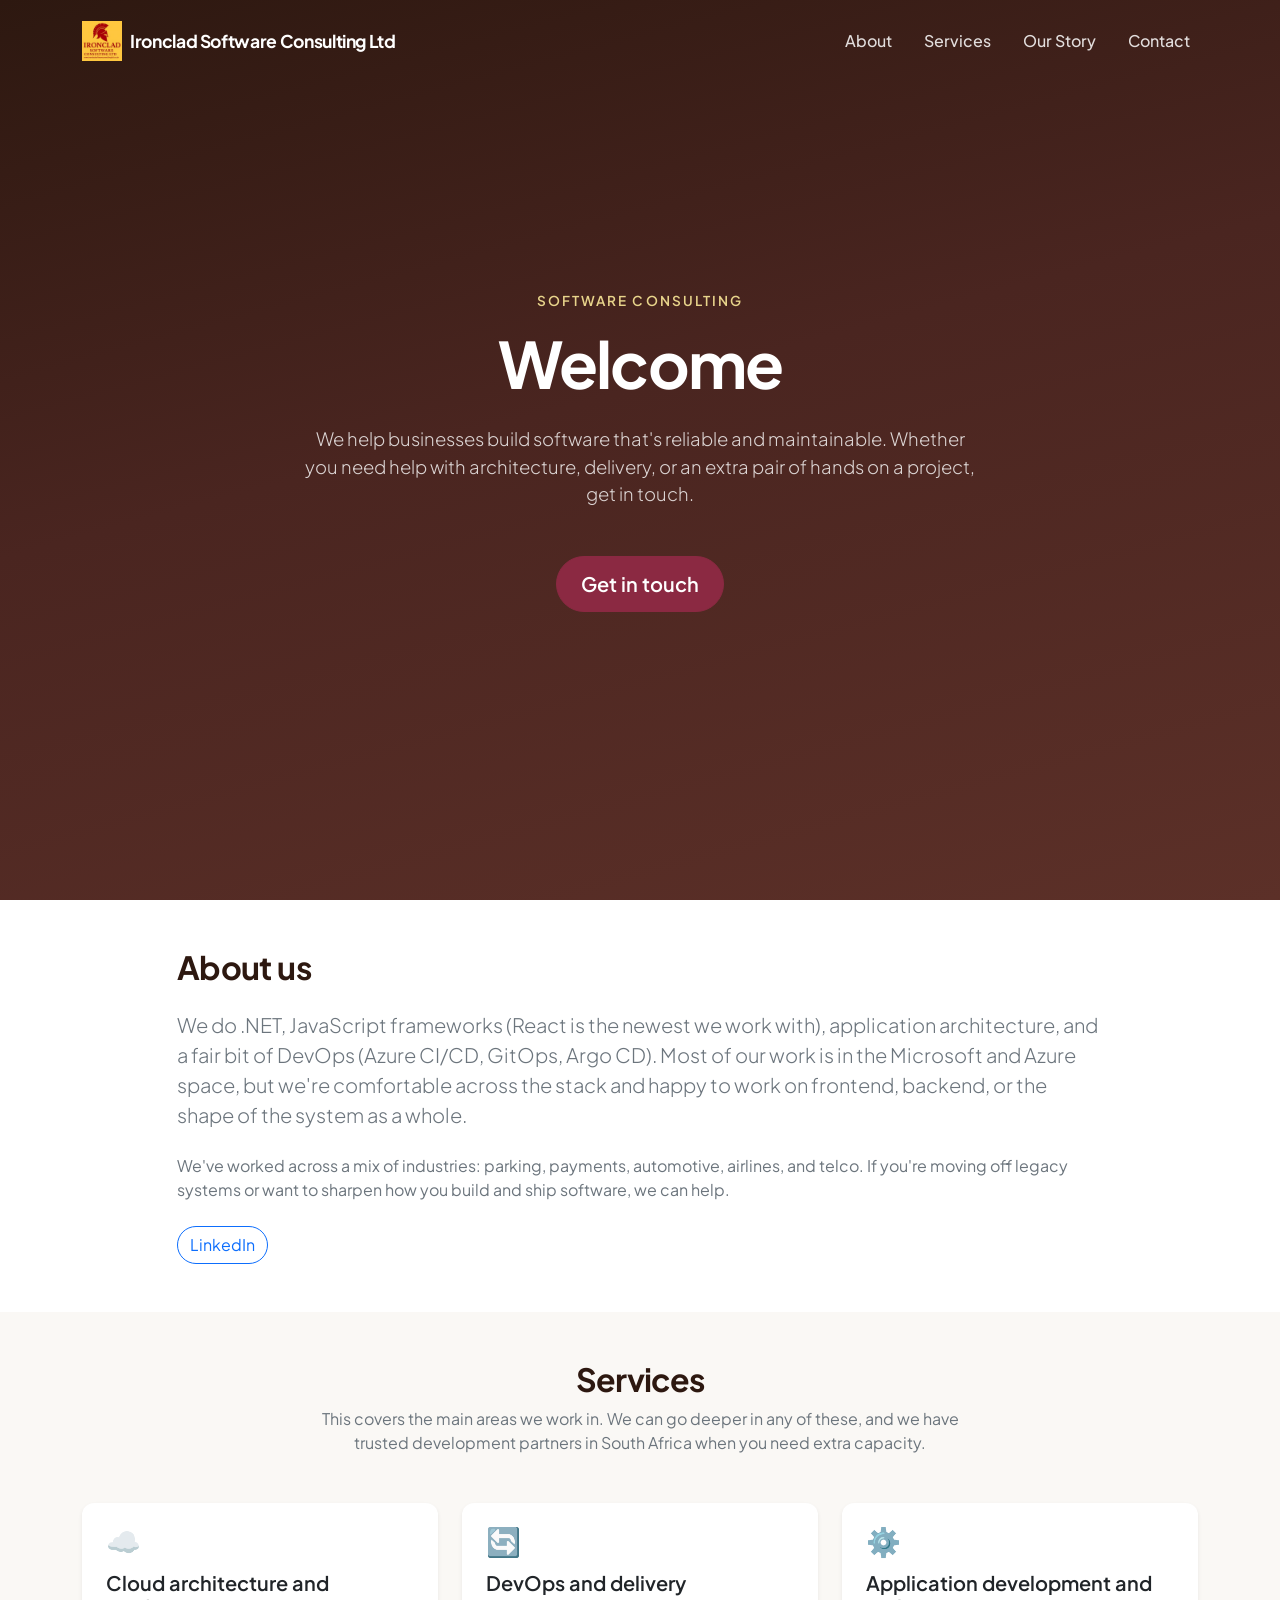
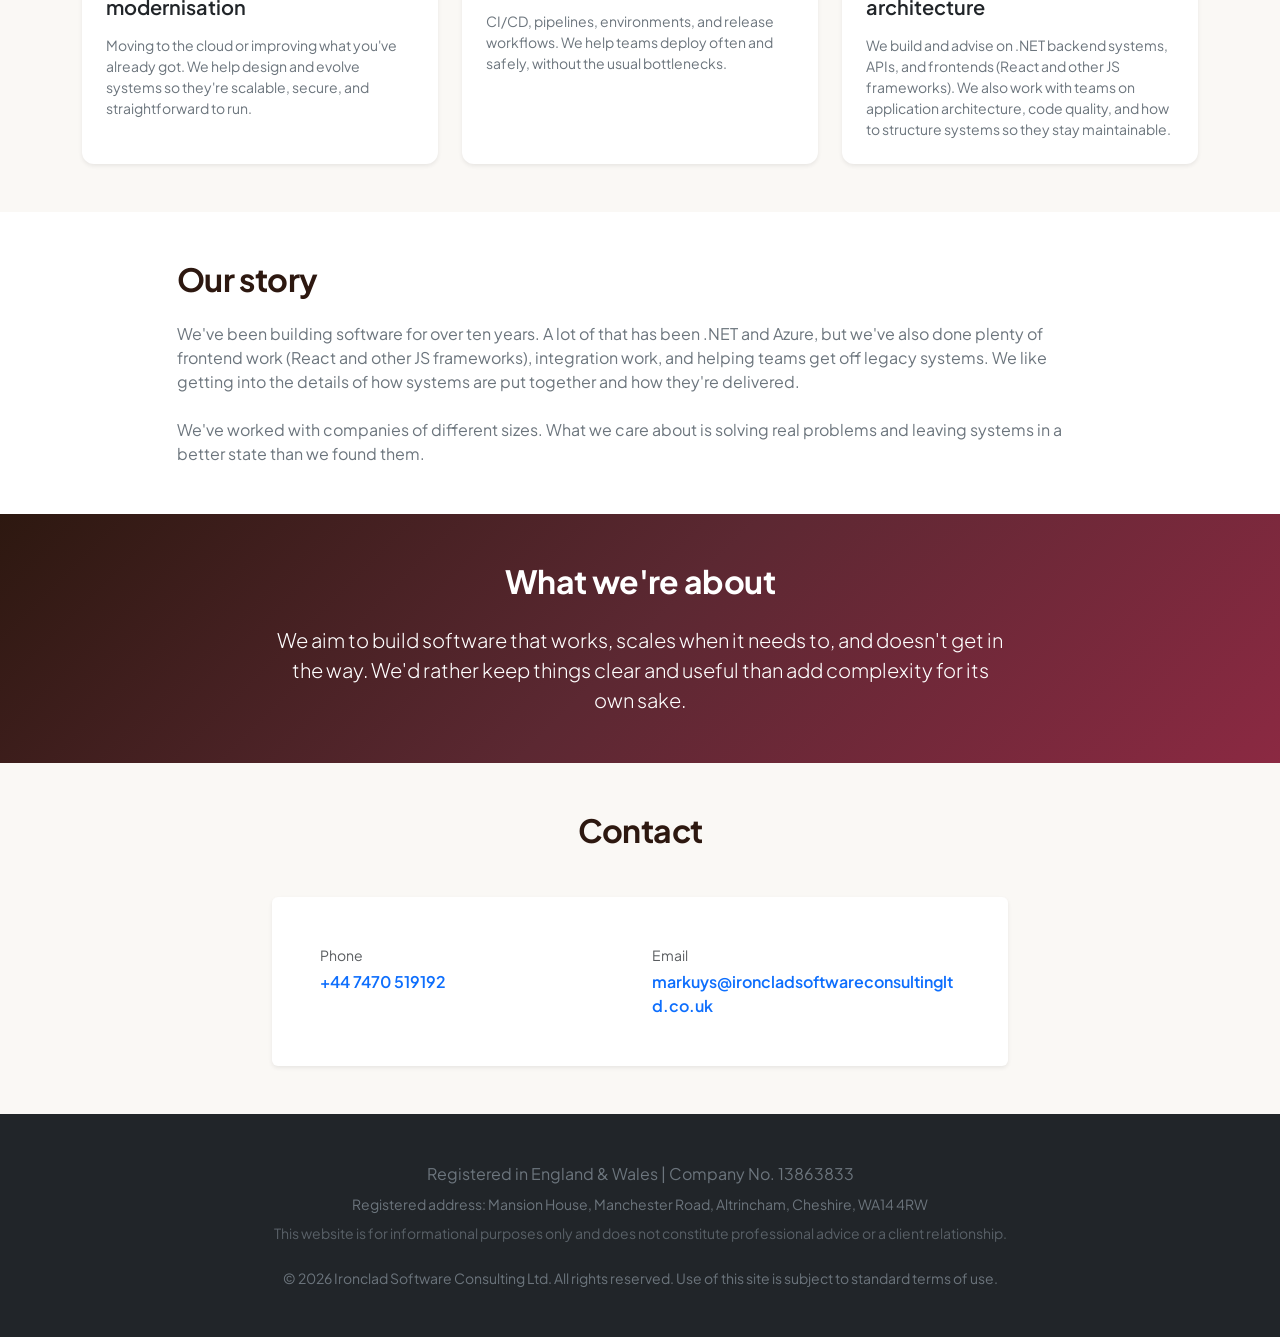
==== index.html @ 3f3afc89 "moved up" ====
<!DOCTYPE html>
<html lang="en">
<head>
  <meta charset="UTF-8">
  <meta name="viewport" content="width=device-width, initial-scale=1.0">
  <title>Ironclad Software Consulting</title>
  <meta name="description" content="Software consulting across the stack: .NET, JavaScript frameworks including React, Azure, application architecture, and DevOps. UK based.">
  <!-- Bootstrap 5 CSS -->
  <link href="https://cdn.jsdelivr.net/npm/bootstrap@5.3.3/dist/css/bootstrap.min.css" rel="stylesheet">
  <!-- Google Fonts -->
  <link rel="preconnect" href="https://fonts.googleapis.com">
  <link rel="preconnect" href="https://fonts.gstatic.com" crossorigin>
  <link href="https://fonts.googleapis.com/css2?family=Plus+Jakarta+Sans:wght@400;500;600;700&display=swap" rel="stylesheet">
  <link rel="stylesheet" href="styles.css">
</head>
<body>
  <!-- Navigation -->
  <nav class="navbar navbar-expand-lg navbar-dark fixed-top py-3">
    <div class="container">
      <a class="navbar-brand d-flex align-items-center gap-2 fw-bold" href="#">
        <img src="ironclad_software_consulting_ltd_logo.jpg" alt="Ironclad Software Consulting" class="navbar-logo img-logo" width="40" height="40">
        <span>Ironclad Software Consulting Ltd</span>
      </a>
      <button class="navbar-toggler border-0" type="button" data-bs-toggle="collapse" data-bs-target="#navbarNav" aria-controls="navbarNav" aria-expanded="false" aria-label="Toggle navigation">
        <span class="navbar-toggler-icon"></span>
      </button>
      <div class="collapse navbar-collapse justify-content-end" id="navbarNav">
        <ul class="navbar-nav gap-3">
          <li class="nav-item"><a class="nav-link" href="#about">About</a></li>
          <li class="nav-item"><a class="nav-link" href="#services">Services</a></li>
          <li class="nav-item"><a class="nav-link" href="#story">Our Story</a></li>
          <li class="nav-item"><a class="nav-link" href="#contact">Contact</a></li>
        </ul>
      </div>
    </div>
  </nav>

  <!-- Hero -->
  <section class="hero min-vh-100 d-flex align-items-center">
    <div class="container">
      <div class="row justify-content-center">
        <div class="col-lg-8 text-center">
          <p class="hero-badge mb-3">Software consulting</p>
          <h1 class="display-3 fw-bold mb-4">Welcome</h1>
          <p class="lead text-secondary mb-5 mx-auto" style="max-width: 42rem;">
            We help businesses build software that's reliable and maintainable. Whether you need help with architecture, delivery, or an extra pair of hands on a project, get in touch.
          </p>
          <a class="btn btn-primary btn-lg px-4 rounded-pill" href="#contact">Get in touch</a>
        </div>
      </div>
    </div>
  </section>

  <!-- About -->
  <section id="about" class="py-5 py-lg-6 bg-white">
    <div class="container">
      <div class="row justify-content-center">
        <div class="col-lg-10">
          <h2 class="section-title mb-4">About us</h2>
          <p class="lead text-secondary mb-4">
            We do .NET, JavaScript frameworks (React is the newest we work with), application architecture, and a fair bit of DevOps (Azure CI/CD, GitOps, Argo CD). Most of our work is in the Microsoft and Azure space, but we're comfortable across the stack and happy to work on frontend, backend, or the shape of the system as a whole.
          </p>
          <p class="text-secondary mb-4">
            We've worked across a mix of industries: parking, payments, automotive, airlines, and telco. If you're moving off legacy systems or want to sharpen how you build and ship software, we can help.
          </p>
          <a href="https://www.linkedin.com/company/ironclad-software-consulting-ltd" class="btn btn-outline-primary rounded-pill" target="_blank" rel="noopener">LinkedIn</a>
        </div>
      </div>
    </div>
  </section>

  <!-- Services -->
  <section id="services" class="py-5 py-lg-6 bg-light">
    <div class="container">
      <h2 class="section-title text-center mb-2">Services</h2>
      <p class="text-center text-secondary mb-5 mx-auto" style="max-width: 42rem;">
        This covers the main areas we work in. We can go deeper in any of these, and we have trusted development partners in South Africa when you need extra capacity.
      </p>
      <div class="row g-4">
        <div class="col-md-6 col-lg-4">
          <div class="card h-100 border-0 shadow-sm service-card">
            <div class="card-body p-4">
              <div class="service-icon mb-3">☁️</div>
              <h3 class="h5 fw-semibold mb-3">Cloud architecture and modernisation</h3>
              <p class="text-secondary mb-0 small">
                Moving to the cloud or improving what you've already got. We help design and evolve systems so they're scalable, secure, and straightforward to run.
              </p>
            </div>
          </div>
        </div>
        <div class="col-md-6 col-lg-4">
          <div class="card h-100 border-0 shadow-sm service-card">
            <div class="card-body p-4">
              <div class="service-icon mb-3">🔄</div>
              <h3 class="h5 fw-semibold mb-3">DevOps and delivery</h3>
              <p class="text-secondary mb-0 small">
                CI/CD, pipelines, environments, and release workflows. We help teams deploy often and safely, without the usual bottlenecks.
              </p>
            </div>
          </div>
        </div>
        <div class="col-md-6 col-lg-4">
          <div class="card h-100 border-0 shadow-sm service-card">
            <div class="card-body p-4">
              <div class="service-icon mb-3">⚙️</div>
              <h3 class="h5 fw-semibold mb-3">Application development and architecture</h3>
              <p class="text-secondary mb-0 small">
                We build and advise on .NET backend systems, APIs, and frontends (React and other JS frameworks). We also work with teams on application architecture, code quality, and how to structure systems so they stay maintainable.
              </p>
            </div>
          </div>
        </div>
      </div>
    </div>
  </section>

  <!-- Our Story -->
  <section id="story" class="py-5 py-lg-6 bg-white">
    <div class="container">
      <div class="row justify-content-center">
        <div class="col-lg-10">
          <h2 class="section-title mb-4">Our story</h2>
          <p class="text-secondary mb-4">
            We've been building software for over ten years. A lot of that has been .NET and Azure, but we've also done plenty of frontend work (React and other JS frameworks), integration work, and helping teams get off legacy systems. We like getting into the details of how systems are put together and how they're delivered.
          </p>
          <p class="text-secondary mb-0">
            We've worked with companies of different sizes. What we care about is solving real problems and leaving systems in a better state than we found them.
          </p>
        </div>
      </div>
    </div>
  </section>

  <!-- Mission -->
  <section class="py-5 py-lg-6 mission-banner">
    <div class="container">
      <div class="row justify-content-center">
        <div class="col-lg-8 text-center">
          <h2 class="section-title text-white mb-4">What we're about</h2>
          <p class="lead text-white mb-0 opacity-90">
            We aim to build software that works, scales when it needs to, and doesn't get in the way. We'd rather keep things clear and useful than add complexity for its own sake.
          </p>
        </div>
      </div>
    </div>
  </section>

  <!-- Contact -->
  <section id="contact" class="py-5 py-lg-6 bg-light">
    <div class="container">
      <h2 class="section-title text-center mb-5">Contact</h2>
      <div class="row justify-content-center">
        <div class="col-lg-8">
          <div class="card border-0 shadow-sm">
            <div class="card-body p-4 p-lg-5">
              <div class="row g-4">
                <div class="col-md-6">
                  <p class="text-muted small mb-1">Phone</p>
                  <a href="tel:+447470519192" class="text-decoration-none fw-semibold">+44 7470 519192</a>
                </div>
                <div class="col-md-6">
                  <p class="text-muted small mb-1">Email</p>
                  <a href="mailto:markuys@ironcladsoftwareconsultingltd.co.uk" class="text-decoration-none fw-semibold">markuys@ironcladsoftwareconsultingltd.co.uk</a>
                </div>
              </div>
            </div>
          </div>
        </div>
      </div>
    </div>
  </section>

  <!-- Footer -->
  <footer class="py-5 bg-dark text-secondary">
    <div class="container">
      <div class="row justify-content-center text-center">
        <div class="col-lg-8">
          <p class="mb-2">Registered in England & Wales | Company No. 13863833</p>
          <p class="mb-2 small">
            Registered address: Mansion House, Manchester Road, Altrincham, Cheshire, WA14 4RW
          </p>
          <p class="small mb-4 opacity-75">
            This website is for informational purposes only and does not constitute professional advice or a client relationship.
          </p>
          <p class="small mb-0">© 2026 Ironclad Software Consulting Ltd. All rights reserved. Use of this site is subject to standard terms of use.</p>
        </div>
      </div>
    </div>
  </footer>

  <script src="https://cdn.jsdelivr.net/npm/bootstrap@5.3.3/dist/js/bootstrap.bundle.min.js"></script>
  <script>
    // Smooth scroll for anchor links
    document.querySelectorAll('a[href^="#"]').forEach(anchor => {
      anchor.addEventListener('click', function (e) {
        e.preventDefault();
        const target = document.querySelector(this.getAttribute('href'));
        if (target) target.scrollIntoView({ behavior: 'smooth', block: 'start' });
      });
    });
    // Navbar background on scroll
    const nav = document.querySelector('.navbar');
    function updateNav() {
      nav.classList.toggle('navbar-scrolled', window.scrollY > 50);
    }
    window.addEventListener('scroll', updateNav);
    updateNav();
  </script>
</body>
</html>
---- styles.css ----
/* Ironclad Software Consulting - Colours aligned with logo (maroon + gold) */
:root {
  --ironclad-primary: #2d1810;
  --ironclad-accent: #8B2942;
  --ironclad-accent-hover: #6B2033;
  --ironclad-gold: #C9A227;
  --ironclad-gold-muted: #E8D48B;
  --ironclad-muted: #5c4a42;
  --ironclad-bg: #faf8f5;
  /* Bootstrap primary = maroon to match logo */
  --bs-primary: #8B2942;
  --bs-primary-rgb: 139, 41, 66;
}

* {
  scroll-margin-top: 76px;
}

body {
  font-family: 'Plus Jakarta Sans', -apple-system, BlinkMacSystemFont, sans-serif;
  color: var(--ironclad-primary);
  overflow-x: hidden;
}

/* Navbar */
.navbar {
  background: transparent;
  transition: background-color 0.25s ease, box-shadow 0.25s ease;
}

.navbar.navbar-scrolled {
  background: rgba(45, 24, 16, 0.96);
  backdrop-filter: blur(10px);
  box-shadow: 0 1px 0 rgba(255, 255, 255, 0.06);
}

.navbar-brand {
  font-size: 1.1rem;
  letter-spacing: -0.02em;
}

/* Logo image (your company logo from LinkedIn) */
.img-logo {
  display: block;
  object-fit: contain;
  flex-shrink: 0;
}

.navbar-logo.img-logo {
  width: 40px;
  height: 40px;
}

/* Hero/footer logos removed – logo only in header */

.navbar-dark .navbar-nav .nav-link {
  color: rgba(255, 255, 255, 0.85);
  font-weight: 500;
  transition: color 0.2s;
}

.navbar-dark .navbar-nav .nav-link:hover {
  color: #fff;
}

/* Hero – warm dark to complement logo */
.hero {
  background: linear-gradient(165deg, #2d1810 0%, #4a2520 45%, #5c3028 100%);
  color: #fff;
  position: relative;
}

.hero-badge {
  display: inline-block;
  font-size: 0.85rem;
  font-weight: 600;
  color: var(--ironclad-gold-muted);
  text-transform: uppercase;
  letter-spacing: 0.15em;
}

.hero h1 {
  letter-spacing: -0.03em;
  line-height: 1.15;
}

.hero .lead {
  color: rgba(255, 255, 255, 0.8) !important;
  font-size: 1.15rem;
}

.hero .btn-primary {
  background: var(--ironclad-accent);
  border-color: var(--ironclad-accent);
  font-weight: 600;
  padding: 0.75rem 1.5rem;
}

.hero .btn-primary:hover {
  background: var(--ironclad-accent-hover);
  border-color: var(--ironclad-accent-hover);
  transform: translateY(-1px);
  box-shadow: 0 4px 14px rgba(139, 41, 66, 0.45);
}

/* Section titles */
.section-title {
  font-weight: 700;
  letter-spacing: -0.02em;
  color: var(--ironclad-primary);
}

/* Service cards */
.service-card {
  border-radius: 12px;
  transition: transform 0.2s ease, box-shadow 0.2s ease;
}

.service-card:hover {
  transform: translateY(-4px);
  box-shadow: 0 12px 40px rgba(15, 23, 42, 0.08) !important;
}

.service-icon {
  font-size: 1.75rem;
  line-height: 1;
}

/* Mission banner – maroon to match logo */
.mission-banner {
  background: linear-gradient(135deg, #2d1810 0%, #5c2832 50%, #8B2942 100%);
  color: #fff;
}

.mission-banner .section-title {
  color: #fff;
}

/* Footer */
footer a {
  color: inherit;
}

footer a:hover {
  color: var(--ironclad-gold-muted);
}

/* Utilities */
.bg-light {
  background-color: var(--ironclad-bg) !important;
}

@media (max-width: 991.98px) {
  .hero h1 {
    font-size: 2.25rem;
  }
}
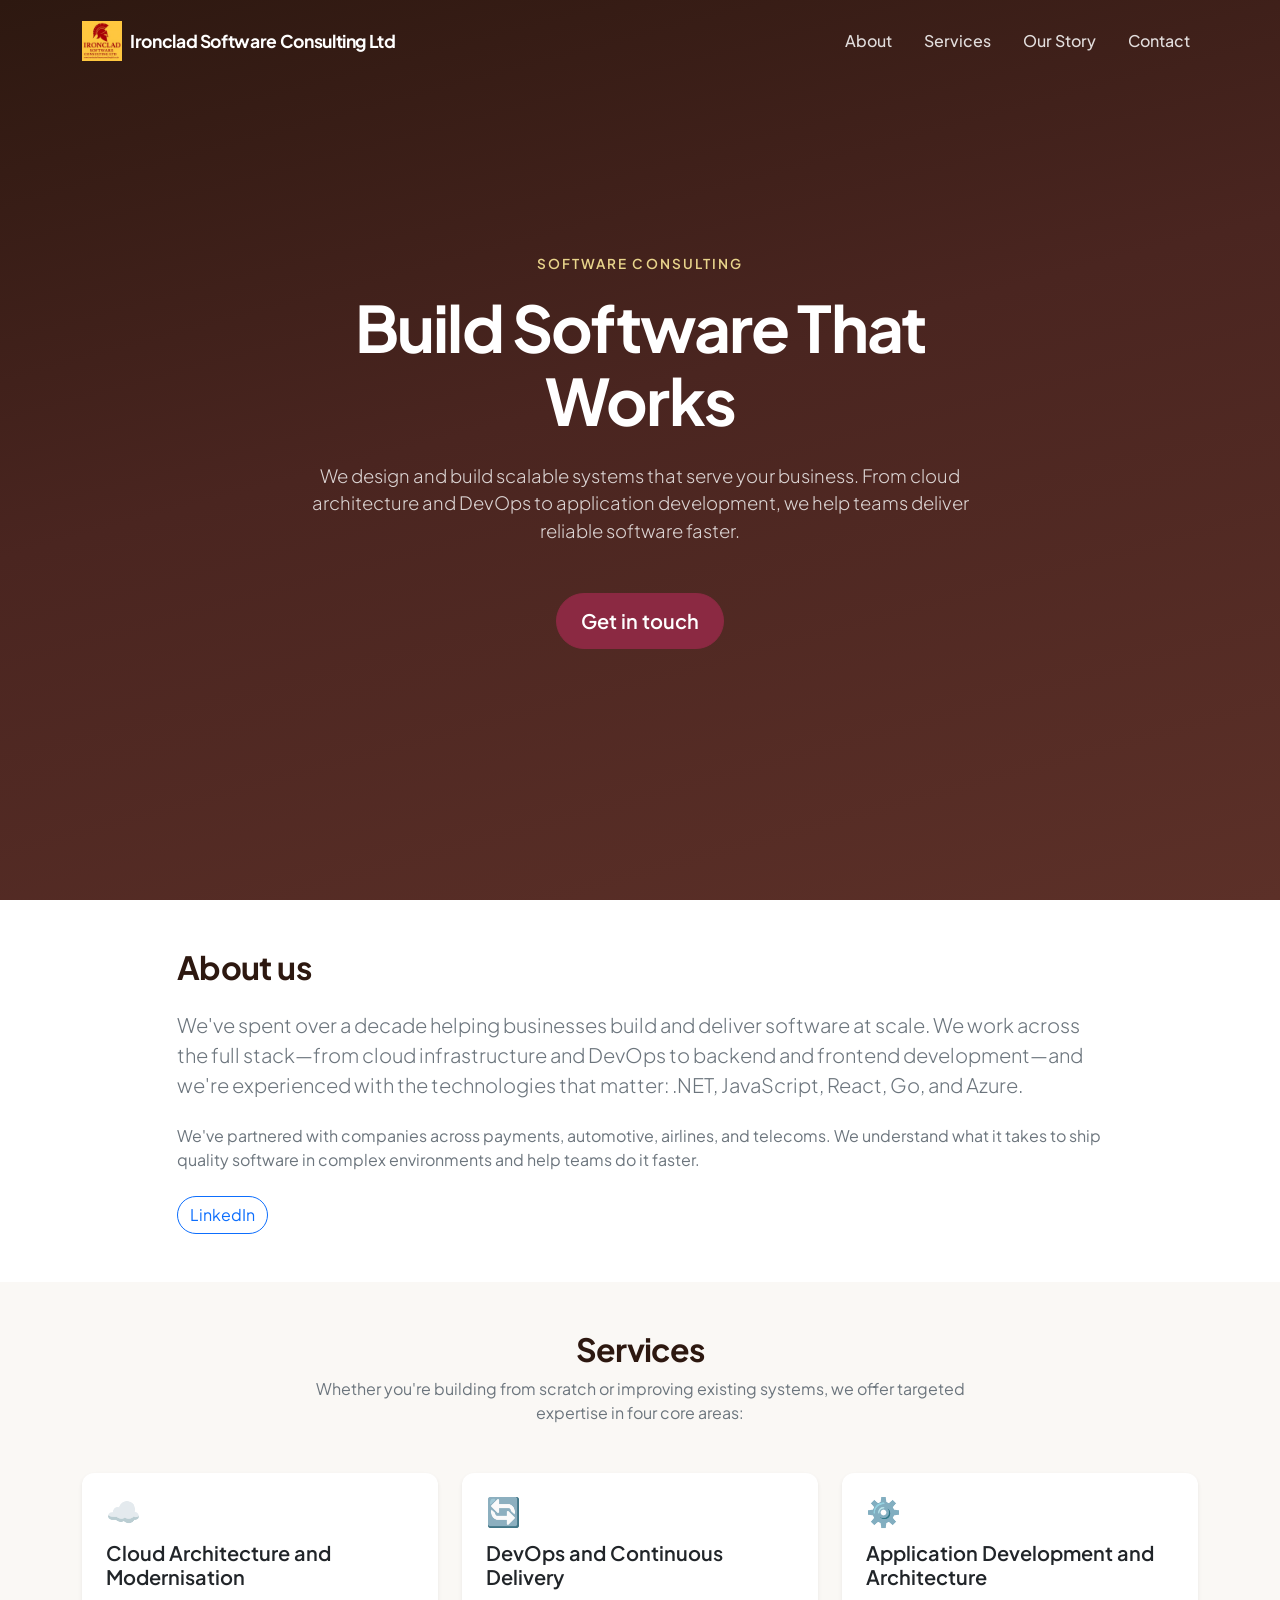
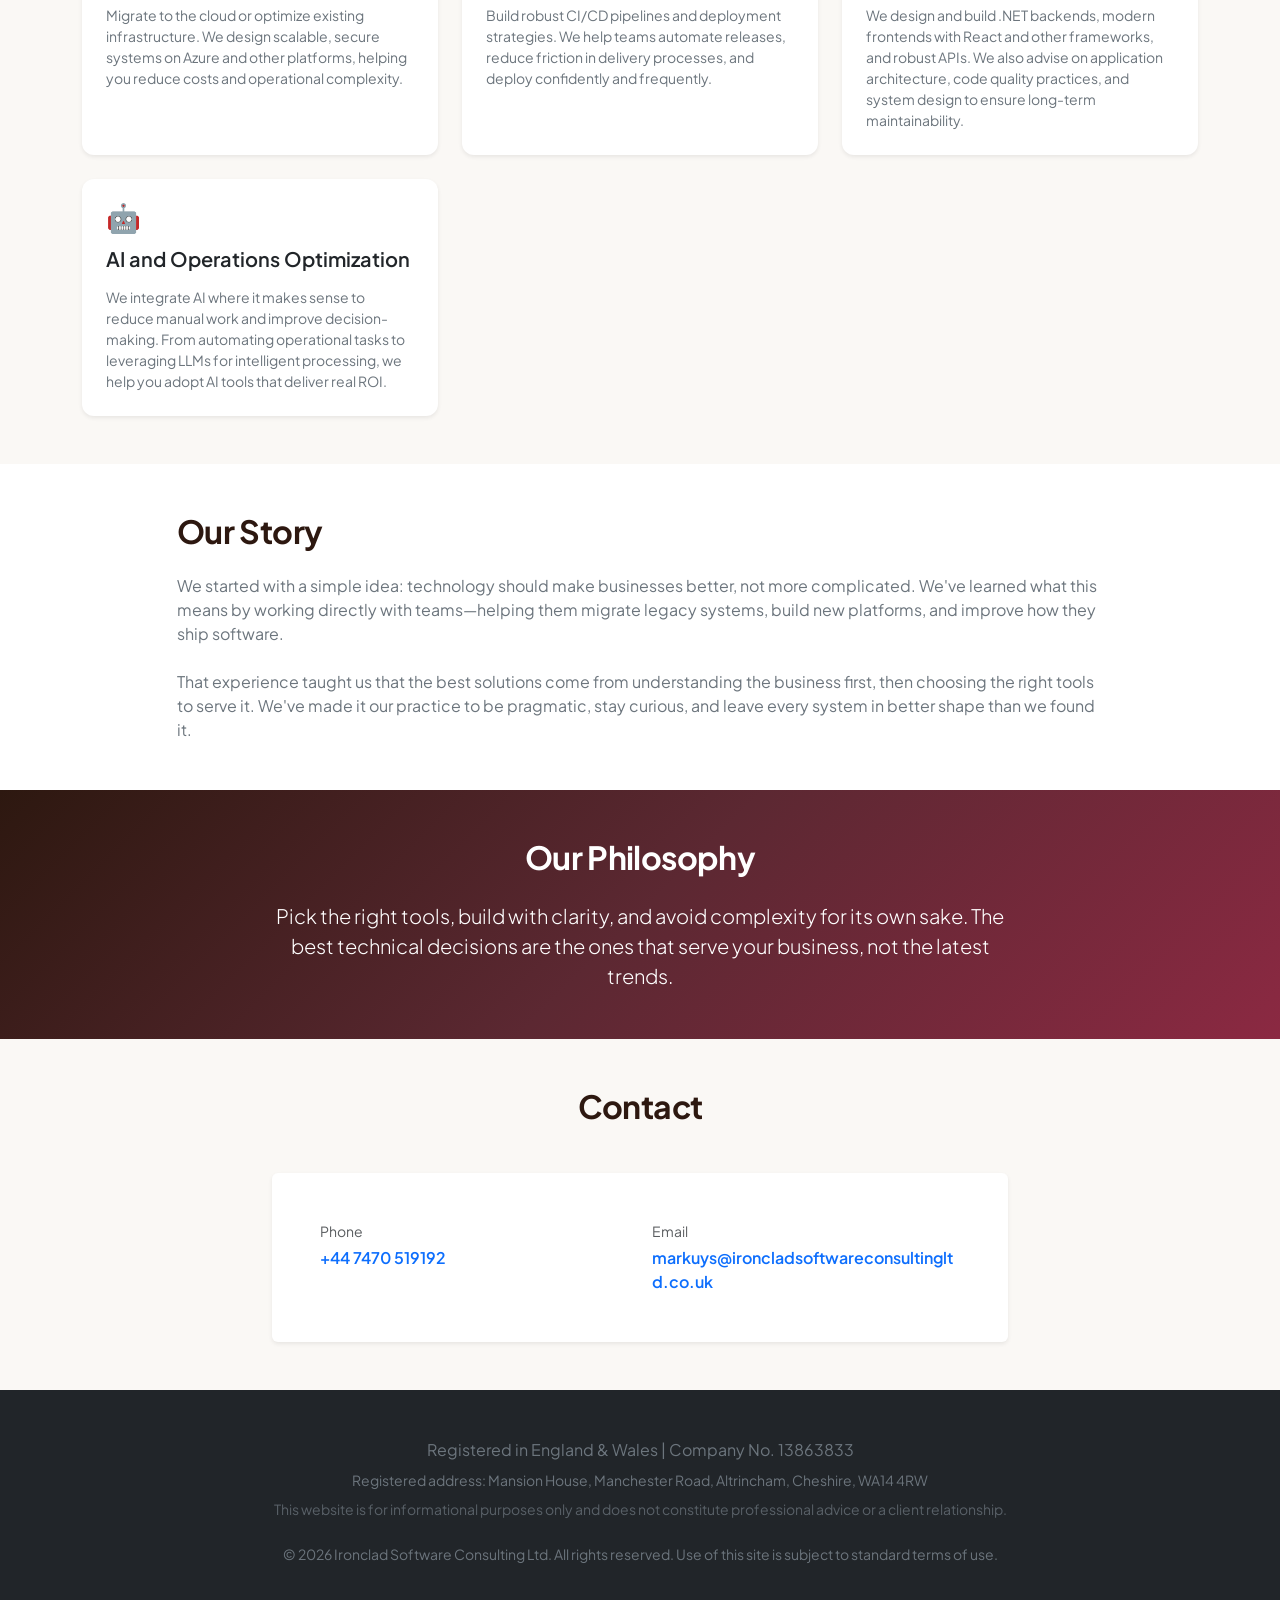
==== commit ca2bc30a: "updated content" ====
--- a/index.html
+++ b/index.html
@@ -4,7 +4,7 @@
   <meta charset="UTF-8">
   <meta name="viewport" content="width=device-width, initial-scale=1.0">
   <title>Ironclad Software Consulting</title>
-  <meta name="description" content="Software consulting across the stack: .NET, JavaScript frameworks including React, Azure, application architecture, and DevOps. UK based.">
+  <meta name="description" content="Software consulting across the stack: .NET, JavaScript, Go, React, Azure, DevOps, cloud architecture, and AI integration. UK based.">
   <!-- Bootstrap 5 CSS -->
   <link href="https://cdn.jsdelivr.net/npm/bootstrap@5.3.3/dist/css/bootstrap.min.css" rel="stylesheet">
   <!-- Google Fonts -->
@@ -41,9 +41,9 @@
       <div class="row justify-content-center">
         <div class="col-lg-8 text-center">
           <p class="hero-badge mb-3">Software consulting</p>
-          <h1 class="display-3 fw-bold mb-4">Welcome</h1>
+          <h1 class="display-3 fw-bold mb-4">Build Software That Works</h1>
           <p class="lead text-secondary mb-5 mx-auto" style="max-width: 42rem;">
-            We help businesses build software that's reliable and maintainable. Whether you need help with architecture, delivery, or an extra pair of hands on a project, get in touch.
+            We design and build scalable systems that serve your business. From cloud architecture and DevOps to application development, we help teams deliver reliable software faster.
           </p>
           <a class="btn btn-primary btn-lg px-4 rounded-pill" href="#contact">Get in touch</a>
         </div>
@@ -58,10 +58,10 @@
         <div class="col-lg-10">
           <h2 class="section-title mb-4">About us</h2>
           <p class="lead text-secondary mb-4">
-            We do .NET, JavaScript frameworks (React is the newest we work with), application architecture, and a fair bit of DevOps (Azure CI/CD, GitOps, Argo CD). Most of our work is in the Microsoft and Azure space, but we're comfortable across the stack and happy to work on frontend, backend, or the shape of the system as a whole.
+            We've spent over a decade helping businesses build and deliver software at scale. We work across the full stack—from cloud infrastructure and DevOps to backend and frontend development—and we're experienced with the technologies that matter: .NET, JavaScript, React, Go, and Azure.
           </p>
           <p class="text-secondary mb-4">
-            We've worked across a mix of industries: parking, payments, automotive, airlines, and telco. If you're moving off legacy systems or want to sharpen how you build and ship software, we can help.
+            We've partnered with companies across payments, automotive, airlines, and telecoms. We understand what it takes to ship quality software in complex environments and help teams do it faster.
           </p>
           <a href="https://www.linkedin.com/company/ironclad-software-consulting-ltd" class="btn btn-outline-primary rounded-pill" target="_blank" rel="noopener">LinkedIn</a>
         </div>
@@ -74,16 +74,16 @@
     <div class="container">
       <h2 class="section-title text-center mb-2">Services</h2>
       <p class="text-center text-secondary mb-5 mx-auto" style="max-width: 42rem;">
-        This covers the main areas we work in. We can go deeper in any of these, and we have trusted development partners in South Africa when you need extra capacity.
+        Whether you're building from scratch or improving existing systems, we offer targeted expertise in four core areas:
       </p>
       <div class="row g-4">
         <div class="col-md-6 col-lg-4">
           <div class="card h-100 border-0 shadow-sm service-card">
             <div class="card-body p-4">
               <div class="service-icon mb-3">☁️</div>
-              <h3 class="h5 fw-semibold mb-3">Cloud architecture and modernisation</h3>
-              <p class="text-secondary mb-0 small">
-                Moving to the cloud or improving what you've already got. We help design and evolve systems so they're scalable, secure, and straightforward to run.
+              <h3 class="h5 fw-semibold mb-3">Cloud Architecture and Modernisation</h3>
+              <p class="text-secondary mb-0 small">
+                Migrate to the cloud or optimize existing infrastructure. We design scalable, secure systems on Azure and other platforms, helping you reduce costs and operational complexity.
               </p>
             </div>
           </div>
@@ -92,9 +92,9 @@
           <div class="card h-100 border-0 shadow-sm service-card">
             <div class="card-body p-4">
               <div class="service-icon mb-3">🔄</div>
-              <h3 class="h5 fw-semibold mb-3">DevOps and delivery</h3>
-              <p class="text-secondary mb-0 small">
-                CI/CD, pipelines, environments, and release workflows. We help teams deploy often and safely, without the usual bottlenecks.
+              <h3 class="h5 fw-semibold mb-3">DevOps and Continuous Delivery</h3>
+              <p class="text-secondary mb-0 small">
+                Build robust CI/CD pipelines and deployment strategies. We help teams automate releases, reduce friction in delivery processes, and deploy confidently and frequently.
               </p>
             </div>
           </div>
@@ -103,9 +103,20 @@
           <div class="card h-100 border-0 shadow-sm service-card">
             <div class="card-body p-4">
               <div class="service-icon mb-3">⚙️</div>
-              <h3 class="h5 fw-semibold mb-3">Application development and architecture</h3>
-              <p class="text-secondary mb-0 small">
-                We build and advise on .NET backend systems, APIs, and frontends (React and other JS frameworks). We also work with teams on application architecture, code quality, and how to structure systems so they stay maintainable.
+              <h3 class="h5 fw-semibold mb-3">Application Development and Architecture</h3>
+              <p class="text-secondary mb-0 small">
+                We design and build .NET backends, modern frontends with React and other frameworks, and robust APIs. We also advise on application architecture, code quality practices, and system design to ensure long-term maintainability.
+              </p>
+            </div>
+          </div>
+        </div>
+        <div class="col-md-6 col-lg-4">
+          <div class="card h-100 border-0 shadow-sm service-card">
+            <div class="card-body p-4">
+              <div class="service-icon mb-3">🤖</div>
+              <h3 class="h5 fw-semibold mb-3">AI and Operations Optimization</h3>
+              <p class="text-secondary mb-0 small">
+                We integrate AI where it makes sense to reduce manual work and improve decision-making. From automating operational tasks to leveraging LLMs for intelligent processing, we help you adopt AI tools that deliver real ROI.
               </p>
             </div>
           </div>
@@ -119,12 +130,12 @@
     <div class="container">
       <div class="row justify-content-center">
         <div class="col-lg-10">
-          <h2 class="section-title mb-4">Our story</h2>
+          <h2 class="section-title mb-4">Our Story</h2>
           <p class="text-secondary mb-4">
-            We've been building software for over ten years. A lot of that has been .NET and Azure, but we've also done plenty of frontend work (React and other JS frameworks), integration work, and helping teams get off legacy systems. We like getting into the details of how systems are put together and how they're delivered.
+            We started with a simple idea: technology should make businesses better, not more complicated. We've learned what this means by working directly with teams—helping them migrate legacy systems, build new platforms, and improve how they ship software.
           </p>
           <p class="text-secondary mb-0">
-            We've worked with companies of different sizes. What we care about is solving real problems and leaving systems in a better state than we found them.
+            That experience taught us that the best solutions come from understanding the business first, then choosing the right tools to serve it. We've made it our practice to be pragmatic, stay curious, and leave every system in better shape than we found it.
           </p>
         </div>
       </div>
@@ -136,9 +147,9 @@
     <div class="container">
       <div class="row justify-content-center">
         <div class="col-lg-8 text-center">
-          <h2 class="section-title text-white mb-4">What we're about</h2>
+          <h2 class="section-title text-white mb-4">Our Philosophy</h2>
           <p class="lead text-white mb-0 opacity-90">
-            We aim to build software that works, scales when it needs to, and doesn't get in the way. We'd rather keep things clear and useful than add complexity for its own sake.
+            Pick the right tools, build with clarity, and avoid complexity for its own sake. The best technical decisions are the ones that serve your business, not the latest trends.
           </p>
         </div>
       </div>
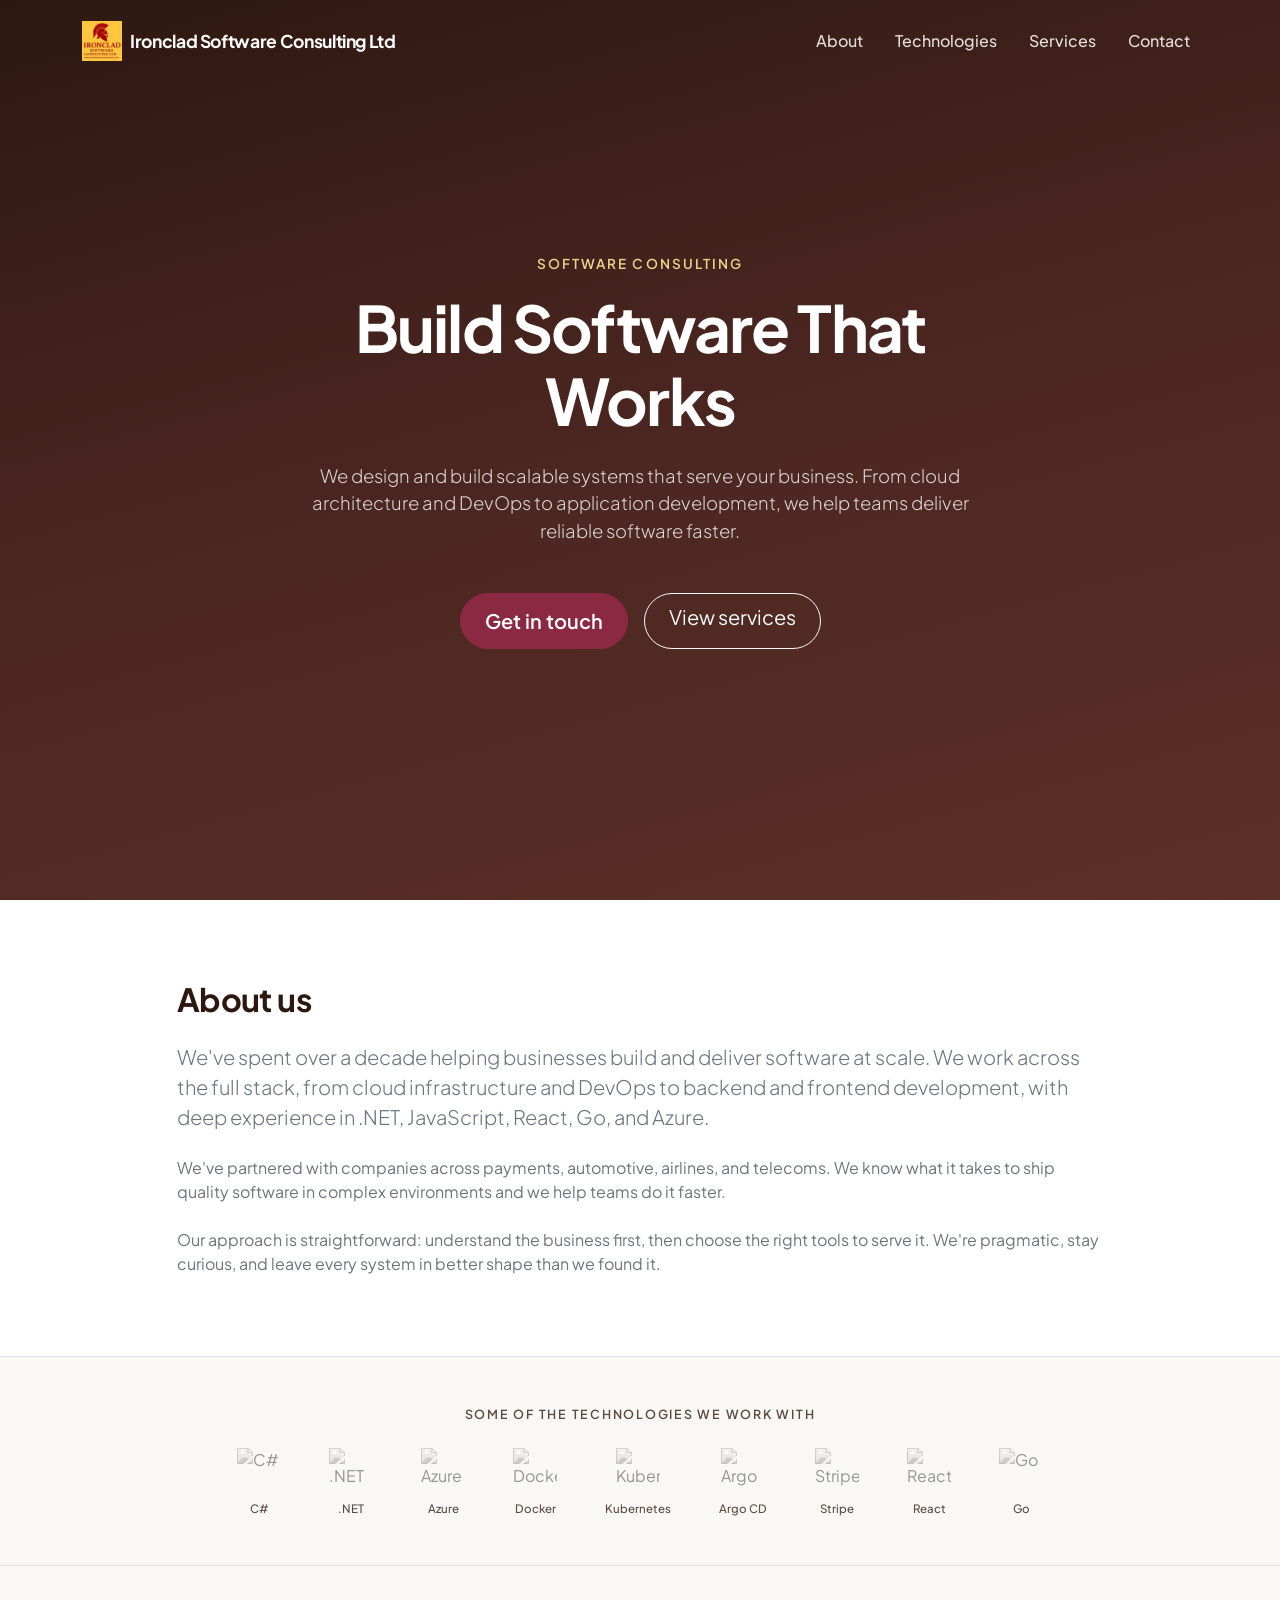
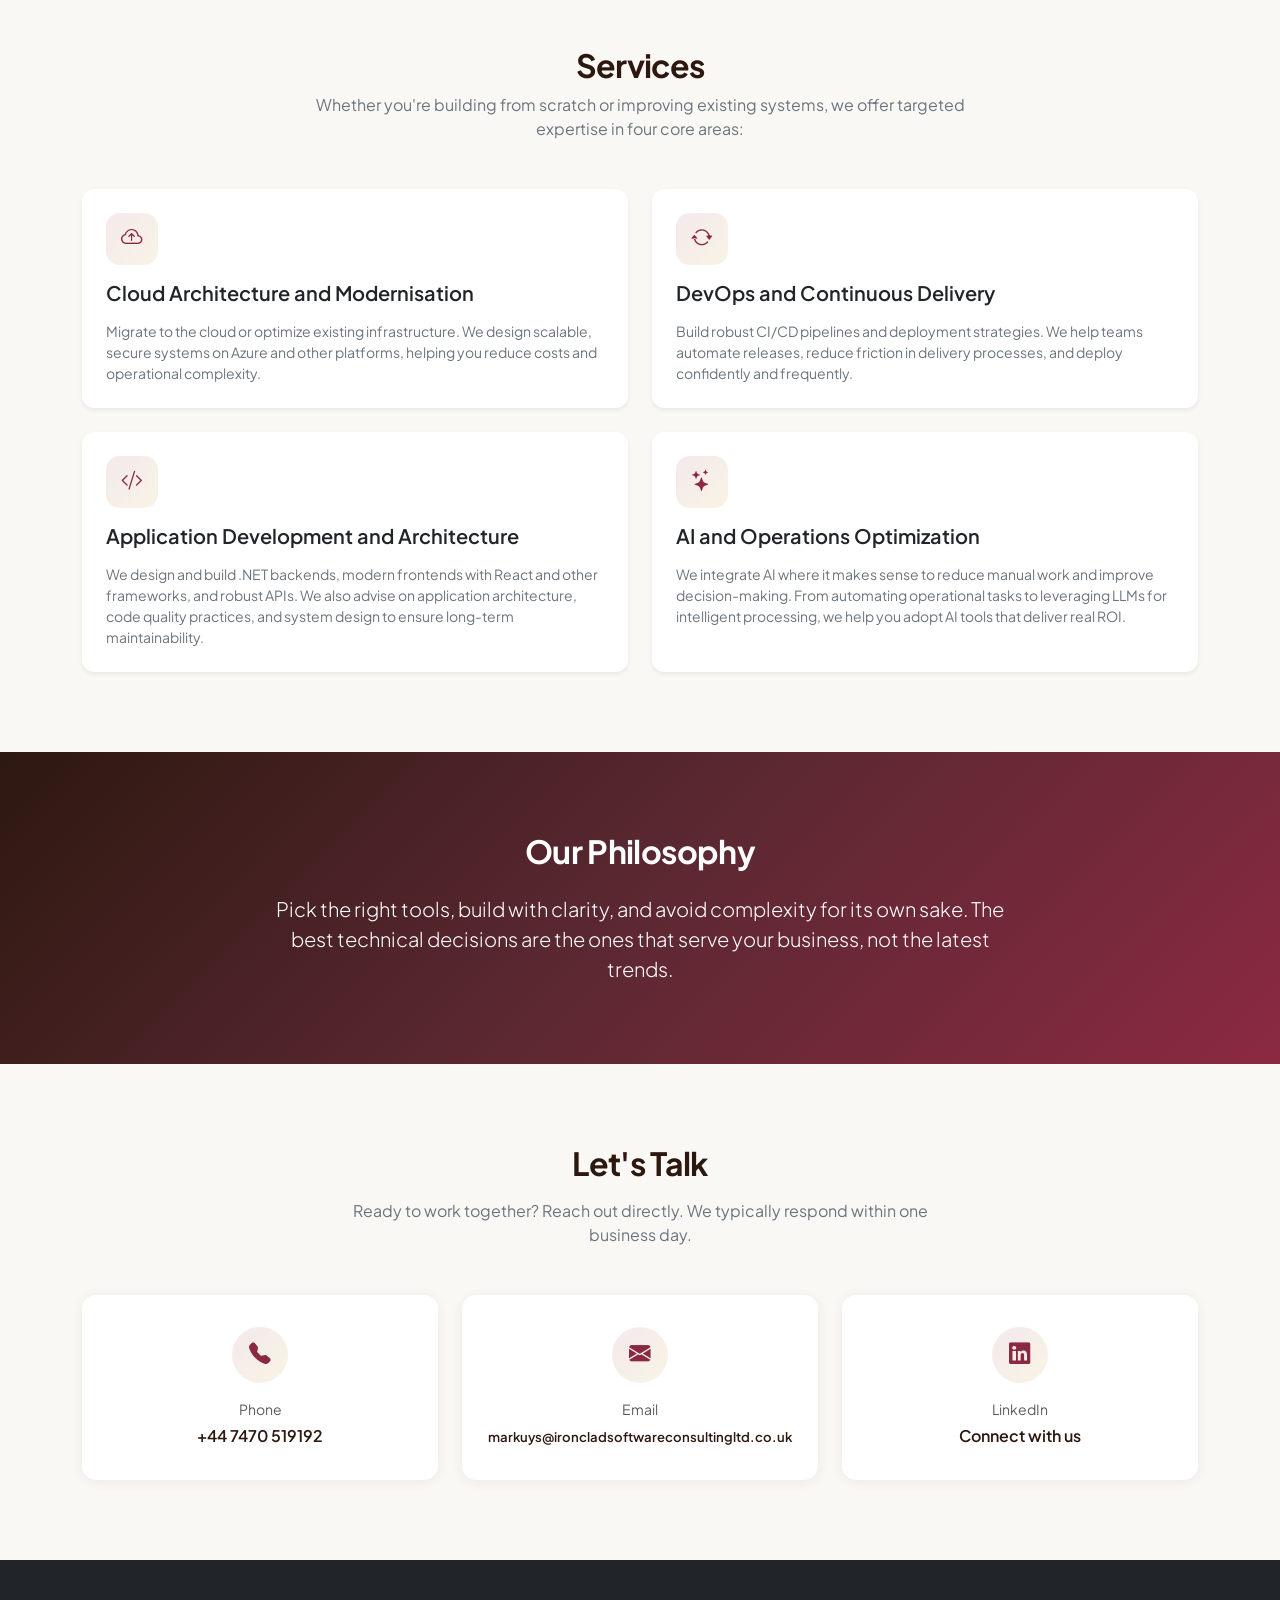
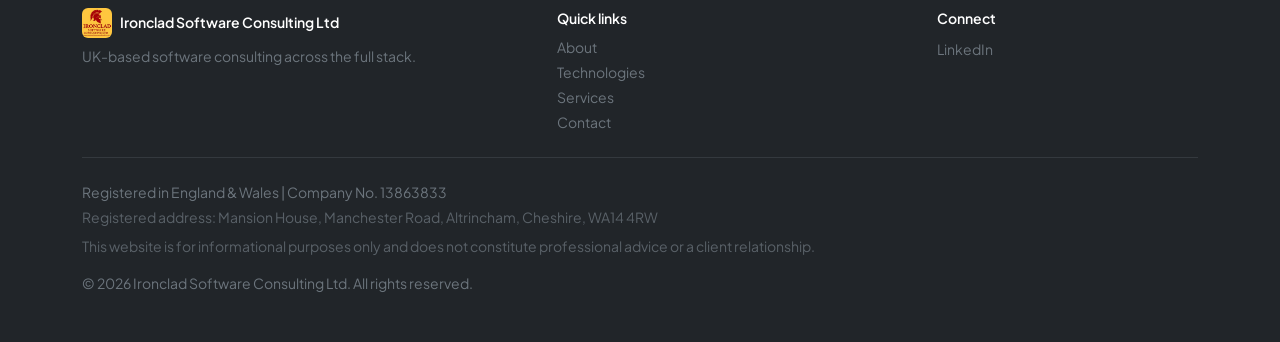
==== commit 5cea1e80: "updates again" ====
--- a/index.html
+++ b/index.html
@@ -5,13 +5,45 @@
   <meta name="viewport" content="width=device-width, initial-scale=1.0">
   <title>Ironclad Software Consulting</title>
   <meta name="description" content="Software consulting across the stack: .NET, JavaScript, Go, React, Azure, DevOps, cloud architecture, and AI integration. UK based.">
+  <link rel="icon" type="image/jpeg" href="ironclad_software_consulting_ltd_logo.jpg">
+  <!-- Open Graph / Social -->
+  <meta property="og:type" content="website">
+  <meta property="og:url" content="https://www.ironcladsoftwareconsultingltd.co.uk">
+  <meta property="og:title" content="Ironclad Software Consulting Ltd">
+  <meta property="og:description" content="Software consulting across the stack: .NET, JavaScript, Go, React, Azure, DevOps, cloud architecture, and AI integration. UK based.">
+  <meta name="twitter:card" content="summary">
+  <meta name="twitter:title" content="Ironclad Software Consulting Ltd">
+  <meta name="twitter:description" content="Software consulting across the stack: .NET, JavaScript, Go, React, Azure, DevOps, cloud architecture, and AI integration. UK based.">
   <!-- Bootstrap 5 CSS -->
   <link href="https://cdn.jsdelivr.net/npm/bootstrap@5.3.3/dist/css/bootstrap.min.css" rel="stylesheet">
   <!-- Google Fonts -->
   <link rel="preconnect" href="https://fonts.googleapis.com">
   <link rel="preconnect" href="https://fonts.gstatic.com" crossorigin>
   <link href="https://fonts.googleapis.com/css2?family=Plus+Jakarta+Sans:wght@400;500;600;700&display=swap" rel="stylesheet">
+  <link href="https://cdn.jsdelivr.net/npm/bootstrap-icons@1.11.3/font/bootstrap-icons.min.css" rel="stylesheet">
   <link rel="stylesheet" href="styles.css">
+  <!-- Schema.org structured data -->
+  <script type="application/ld+json">
+  {
+    "@context": "https://schema.org",
+    "@type": "ProfessionalService",
+    "name": "Ironclad Software Consulting Ltd",
+    "url": "https://www.ironcladsoftwareconsultingltd.co.uk",
+    "description": "Software consulting across the stack: .NET, JavaScript, Go, React, Azure, DevOps, cloud architecture, and AI integration.",
+    "address": {
+      "@type": "PostalAddress",
+      "streetAddress": "Mansion House, Manchester Road",
+      "addressLocality": "Altrincham",
+      "addressRegion": "Cheshire",
+      "postalCode": "WA14 4RW",
+      "addressCountry": "GB"
+    },
+    "telephone": "+447470519192",
+    "email": "markuys@ironcladsoftwareconsultingltd.co.uk",
+    "areaServed": "GB",
+    "sameAs": ["https://www.linkedin.com/company/ironclad-software-consulting-ltd"]
+  }
+  </script>
 </head>
 <body>
   <!-- Navigation -->
@@ -27,8 +59,8 @@
       <div class="collapse navbar-collapse justify-content-end" id="navbarNav">
         <ul class="navbar-nav gap-3">
           <li class="nav-item"><a class="nav-link" href="#about">About</a></li>
+          <li class="nav-item"><a class="nav-link" href="#technologies">Technologies</a></li>
           <li class="nav-item"><a class="nav-link" href="#services">Services</a></li>
-          <li class="nav-item"><a class="nav-link" href="#story">Our Story</a></li>
           <li class="nav-item"><a class="nav-link" href="#contact">Contact</a></li>
         </ul>
       </div>
@@ -45,7 +77,10 @@
           <p class="lead text-secondary mb-5 mx-auto" style="max-width: 42rem;">
             We design and build scalable systems that serve your business. From cloud architecture and DevOps to application development, we help teams deliver reliable software faster.
           </p>
-          <a class="btn btn-primary btn-lg px-4 rounded-pill" href="#contact">Get in touch</a>
+          <div class="d-flex flex-wrap gap-3 justify-content-center">
+            <a class="btn btn-primary btn-lg px-4 rounded-pill" href="#contact">Get in touch</a>
+            <a class="btn btn-outline-light btn-lg px-4 rounded-pill" href="#services">View services</a>
+          </div>
         </div>
       </div>
     </div>
@@ -58,12 +93,59 @@
         <div class="col-lg-10">
           <h2 class="section-title mb-4">About us</h2>
           <p class="lead text-secondary mb-4">
-            We've spent over a decade helping businesses build and deliver software at scale. We work across the full stack—from cloud infrastructure and DevOps to backend and frontend development—and we're experienced with the technologies that matter: .NET, JavaScript, React, Go, and Azure.
+            We've spent over a decade helping businesses build and deliver software at scale. We work across the full stack, from cloud infrastructure and DevOps to backend and frontend development, with deep experience in .NET, JavaScript, React, Go, and Azure.
           </p>
           <p class="text-secondary mb-4">
-            We've partnered with companies across payments, automotive, airlines, and telecoms. We understand what it takes to ship quality software in complex environments and help teams do it faster.
-          </p>
-          <a href="https://www.linkedin.com/company/ironclad-software-consulting-ltd" class="btn btn-outline-primary rounded-pill" target="_blank" rel="noopener">LinkedIn</a>
+            We've partnered with companies across payments, automotive, airlines, and telecoms. We know what it takes to ship quality software in complex environments and we help teams do it faster.
+          </p>
+          <p class="text-secondary mb-0">
+            Our approach is straightforward: understand the business first, then choose the right tools to serve it. We're pragmatic, stay curious, and leave every system in better shape than we found it.
+          </p>
+        </div>
+      </div>
+    </div>
+  </section>
+
+  <!-- Technologies -->
+  <section id="technologies" class="py-5 bg-light border-top border-bottom">
+    <div class="container">
+      <p class="tech-section-label text-center mb-4">Some of the technologies we work with</p>
+      <div class="tech-grid">
+        <div class="tech-item">
+          <img src="https://cdn.jsdelivr.net/gh/devicons/devicon@latest/icons/csharp/csharp-original.svg" alt="C#" class="tech-icon" width="44" height="44">
+          <span class="tech-name">C#</span>
+        </div>
+        <div class="tech-item">
+          <img src="https://cdn.jsdelivr.net/gh/devicons/devicon@latest/icons/dot-net/dot-net-original.svg" alt=".NET" class="tech-icon" width="44" height="44">
+          <span class="tech-name">.NET</span>
+        </div>
+        <div class="tech-item">
+          <img src="https://cdn.jsdelivr.net/gh/devicons/devicon@latest/icons/azure/azure-original.svg" alt="Azure" class="tech-icon" width="44" height="44">
+          <span class="tech-name">Azure</span>
+        </div>
+        <div class="tech-item">
+          <img src="https://cdn.simpleicons.org/docker" alt="Docker" class="tech-icon" width="44" height="44">
+          <span class="tech-name">Docker</span>
+        </div>
+        <div class="tech-item">
+          <img src="https://cdn.simpleicons.org/kubernetes" alt="Kubernetes" class="tech-icon" width="44" height="44">
+          <span class="tech-name">Kubernetes</span>
+        </div>
+        <div class="tech-item">
+          <img src="https://cdn.simpleicons.org/argo" alt="Argo CD" class="tech-icon" width="44" height="44">
+          <span class="tech-name">Argo CD</span>
+        </div>
+        <div class="tech-item">
+          <img src="https://cdn.simpleicons.org/stripe" alt="Stripe" class="tech-icon" width="44" height="44">
+          <span class="tech-name">Stripe</span>
+        </div>
+        <div class="tech-item">
+          <img src="https://cdn.simpleicons.org/react" alt="React" class="tech-icon" width="44" height="44">
+          <span class="tech-name">React</span>
+        </div>
+        <div class="tech-item">
+          <img src="https://cdn.simpleicons.org/go" alt="Go" class="tech-icon" width="44" height="44">
+          <span class="tech-name">Go</span>
         </div>
       </div>
     </div>
@@ -77,10 +159,10 @@
         Whether you're building from scratch or improving existing systems, we offer targeted expertise in four core areas:
       </p>
       <div class="row g-4">
-        <div class="col-md-6 col-lg-4">
+        <div class="col-md-6">
           <div class="card h-100 border-0 shadow-sm service-card">
             <div class="card-body p-4">
-              <div class="service-icon mb-3">☁️</div>
+              <div class="service-icon-wrap mb-3"><i class="bi bi-cloud-arrow-up"></i></div>
               <h3 class="h5 fw-semibold mb-3">Cloud Architecture and Modernisation</h3>
               <p class="text-secondary mb-0 small">
                 Migrate to the cloud or optimize existing infrastructure. We design scalable, secure systems on Azure and other platforms, helping you reduce costs and operational complexity.
@@ -88,10 +170,10 @@
             </div>
           </div>
         </div>
-        <div class="col-md-6 col-lg-4">
+        <div class="col-md-6">
           <div class="card h-100 border-0 shadow-sm service-card">
             <div class="card-body p-4">
-              <div class="service-icon mb-3">🔄</div>
+              <div class="service-icon-wrap mb-3"><i class="bi bi-arrow-repeat"></i></div>
               <h3 class="h5 fw-semibold mb-3">DevOps and Continuous Delivery</h3>
               <p class="text-secondary mb-0 small">
                 Build robust CI/CD pipelines and deployment strategies. We help teams automate releases, reduce friction in delivery processes, and deploy confidently and frequently.
@@ -99,10 +181,10 @@
             </div>
           </div>
         </div>
-        <div class="col-md-6 col-lg-4">
+        <div class="col-md-6">
           <div class="card h-100 border-0 shadow-sm service-card">
             <div class="card-body p-4">
-              <div class="service-icon mb-3">⚙️</div>
+              <div class="service-icon-wrap mb-3"><i class="bi bi-code-slash"></i></div>
               <h3 class="h5 fw-semibold mb-3">Application Development and Architecture</h3>
               <p class="text-secondary mb-0 small">
                 We design and build .NET backends, modern frontends with React and other frameworks, and robust APIs. We also advise on application architecture, code quality practices, and system design to ensure long-term maintainability.
@@ -110,33 +192,16 @@
             </div>
           </div>
         </div>
-        <div class="col-md-6 col-lg-4">
+        <div class="col-md-6">
           <div class="card h-100 border-0 shadow-sm service-card">
             <div class="card-body p-4">
-              <div class="service-icon mb-3">🤖</div>
+              <div class="service-icon-wrap mb-3"><i class="bi bi-stars"></i></div>
               <h3 class="h5 fw-semibold mb-3">AI and Operations Optimization</h3>
               <p class="text-secondary mb-0 small">
                 We integrate AI where it makes sense to reduce manual work and improve decision-making. From automating operational tasks to leveraging LLMs for intelligent processing, we help you adopt AI tools that deliver real ROI.
               </p>
             </div>
           </div>
-        </div>
-      </div>
-    </div>
-  </section>
-
-  <!-- Our Story -->
-  <section id="story" class="py-5 py-lg-6 bg-white">
-    <div class="container">
-      <div class="row justify-content-center">
-        <div class="col-lg-10">
-          <h2 class="section-title mb-4">Our Story</h2>
-          <p class="text-secondary mb-4">
-            We started with a simple idea: technology should make businesses better, not more complicated. We've learned what this means by working directly with teams—helping them migrate legacy systems, build new platforms, and improve how they ship software.
-          </p>
-          <p class="text-secondary mb-0">
-            That experience taught us that the best solutions come from understanding the business first, then choosing the right tools to serve it. We've made it our practice to be pragmatic, stay curious, and leave every system in better shape than we found it.
-          </p>
         </div>
       </div>
     </div>
@@ -159,22 +224,36 @@
   <!-- Contact -->
   <section id="contact" class="py-5 py-lg-6 bg-light">
     <div class="container">
-      <h2 class="section-title text-center mb-5">Contact</h2>
-      <div class="row justify-content-center">
-        <div class="col-lg-8">
-          <div class="card border-0 shadow-sm">
-            <div class="card-body p-4 p-lg-5">
-              <div class="row g-4">
-                <div class="col-md-6">
-                  <p class="text-muted small mb-1">Phone</p>
-                  <a href="tel:+447470519192" class="text-decoration-none fw-semibold">+44 7470 519192</a>
-                </div>
-                <div class="col-md-6">
-                  <p class="text-muted small mb-1">Email</p>
-                  <a href="mailto:markuys@ironcladsoftwareconsultingltd.co.uk" class="text-decoration-none fw-semibold">markuys@ironcladsoftwareconsultingltd.co.uk</a>
-                </div>
-              </div>
-            </div>
+      <h2 class="section-title text-center mb-3">Let's Talk</h2>
+      <p class="text-center text-secondary mb-5 mx-auto" style="max-width: 38rem;">
+        Ready to work together? Reach out directly. We typically respond within one business day.
+      </p>
+      <div class="row justify-content-center g-4">
+        <div class="col-sm-6 col-lg-4">
+          <div class="contact-card text-center h-100">
+            <div class="contact-icon-wrap mb-3">
+              <i class="bi bi-telephone-fill"></i>
+            </div>
+            <p class="text-muted small mb-1">Phone</p>
+            <a href="tel:+447470519192" class="contact-link fw-semibold text-decoration-none">+44 7470 519192</a>
+          </div>
+        </div>
+        <div class="col-sm-6 col-lg-4">
+          <div class="contact-card text-center h-100">
+            <div class="contact-icon-wrap mb-3">
+              <i class="bi bi-envelope-fill"></i>
+            </div>
+            <p class="text-muted small mb-1">Email</p>
+            <a href="mailto:markuys@ironcladsoftwareconsultingltd.co.uk" class="contact-link fw-semibold text-decoration-none contact-email">markuys@ironcladsoftwareconsultingltd.co.uk</a>
+          </div>
+        </div>
+        <div class="col-sm-6 col-lg-4">
+          <div class="contact-card text-center h-100">
+            <div class="contact-icon-wrap mb-3">
+              <i class="bi bi-linkedin"></i>
+            </div>
+            <p class="text-muted small mb-1">LinkedIn</p>
+            <a href="https://www.linkedin.com/company/ironclad-software-consulting-ltd" class="contact-link fw-semibold text-decoration-none" target="_blank" rel="noopener">Connect with us</a>
           </div>
         </div>
       </div>
@@ -184,18 +263,33 @@
   <!-- Footer -->
   <footer class="py-5 bg-dark text-secondary">
     <div class="container">
-      <div class="row justify-content-center text-center">
-        <div class="col-lg-8">
-          <p class="mb-2">Registered in England & Wales | Company No. 13863833</p>
-          <p class="mb-2 small">
-            Registered address: Mansion House, Manchester Road, Altrincham, Cheshire, WA14 4RW
-          </p>
-          <p class="small mb-4 opacity-75">
-            This website is for informational purposes only and does not constitute professional advice or a client relationship.
-          </p>
-          <p class="small mb-0">© 2026 Ironclad Software Consulting Ltd. All rights reserved. Use of this site is subject to standard terms of use.</p>
-        </div>
-      </div>
+      <div class="row g-4 mb-4">
+        <div class="col-lg-5">
+          <div class="d-flex align-items-center gap-2 mb-2">
+            <img src="ironclad_software_consulting_ltd_logo.jpg" alt="Ironclad" width="30" height="30" class="img-logo rounded">
+            <span class="fw-semibold text-white small">Ironclad Software Consulting Ltd</span>
+          </div>
+          <p class="small mb-0">UK-based software consulting across the full stack.</p>
+        </div>
+        <div class="col-sm-6 col-lg-4">
+          <p class="small fw-semibold text-white mb-2">Quick links</p>
+          <ul class="list-unstyled small mb-0">
+            <li class="mb-1"><a href="#about" class="text-secondary text-decoration-none footer-nav-link">About</a></li>
+            <li class="mb-1"><a href="#technologies" class="text-secondary text-decoration-none footer-nav-link">Technologies</a></li>
+            <li class="mb-1"><a href="#services" class="text-secondary text-decoration-none footer-nav-link">Services</a></li>
+            <li><a href="#contact" class="text-secondary text-decoration-none footer-nav-link">Contact</a></li>
+          </ul>
+        </div>
+        <div class="col-sm-6 col-lg-3">
+          <p class="small fw-semibold text-white mb-2">Connect</p>
+          <a href="https://www.linkedin.com/company/ironclad-software-consulting-ltd" class="text-secondary text-decoration-none footer-nav-link small" target="_blank" rel="noopener">LinkedIn</a>
+        </div>
+      </div>
+      <hr class="border-secondary opacity-25 mb-4">
+      <p class="small mb-1">Registered in England &amp; Wales | Company No. 13863833</p>
+      <p class="small mb-2 opacity-75">Registered address: Mansion House, Manchester Road, Altrincham, Cheshire, WA14 4RW</p>
+      <p class="small mb-3 opacity-75">This website is for informational purposes only and does not constitute professional advice or a client relationship.</p>
+      <p class="small mb-0">© 2026 Ironclad Software Consulting Ltd. All rights reserved.</p>
     </div>
   </footer>
 
--- a/styles.css
+++ b/styles.css
@@ -110,6 +110,19 @@
   color: var(--ironclad-primary);
 }
 
+/* Service icon */
+.service-icon-wrap {
+  width: 52px;
+  height: 52px;
+  background: linear-gradient(135deg, rgba(139, 41, 66, 0.1) 0%, rgba(201, 162, 39, 0.12) 100%);
+  border-radius: 14px;
+  display: flex;
+  align-items: center;
+  justify-content: center;
+  font-size: 1.35rem;
+  color: var(--ironclad-accent);
+}
+
 /* Service cards */
 .service-card {
   border-radius: 12px;
@@ -145,13 +158,111 @@
   color: var(--ironclad-gold-muted);
 }
 
+.footer-nav-link {
+  transition: color 0.2s;
+}
+
 /* Utilities */
 .bg-light {
   background-color: var(--ironclad-bg) !important;
 }
 
+/* py-6 spacing utility (Bootstrap only goes to 5) */
+.py-6 { padding-top: 5rem !important; padding-bottom: 5rem !important; }
+@media (min-width: 992px) {
+  .py-lg-6 { padding-top: 5rem !important; padding-bottom: 5rem !important; }
+}
+
+/* Mobile navbar: ensure collapsed menu is readable over transparent bg */
 @media (max-width: 991.98px) {
   .hero h1 {
     font-size: 2.25rem;
   }
-}
+  .navbar-collapse.show,
+  .navbar-collapse.collapsing {
+    background: rgba(45, 24, 16, 0.97);
+    border-radius: 0.5rem;
+    padding: 0.75rem 1rem;
+    margin-top: 0.5rem;
+  }
+}
+
+/* Technologies section */
+.tech-section-label {
+  font-size: 0.78rem;
+  font-weight: 600;
+  text-transform: uppercase;
+  letter-spacing: 0.14em;
+  color: var(--ironclad-muted);
+}
+
+.tech-grid {
+  display: flex;
+  flex-wrap: wrap;
+  justify-content: center;
+  gap: 2rem 3rem;
+}
+
+.tech-item {
+  display: flex;
+  flex-direction: column;
+  align-items: center;
+  gap: 0.5rem;
+}
+
+.tech-icon {
+  filter: grayscale(1) opacity(0.45);
+  transition: filter 0.2s ease;
+}
+
+.tech-item:hover .tech-icon {
+  filter: grayscale(0) opacity(1);
+}
+
+.tech-name {
+  font-size: 0.72rem;
+  font-weight: 500;
+  color: var(--ironclad-muted);
+  text-align: center;
+}
+
+/* Contact cards */
+.contact-card {
+  background: #fff;
+  border-radius: 14px;
+  padding: 2rem 1.5rem;
+  box-shadow: 0 2px 12px rgba(45, 24, 16, 0.07);
+  transition: transform 0.2s ease, box-shadow 0.2s ease;
+}
+
+.contact-card:hover {
+  transform: translateY(-4px);
+  box-shadow: 0 10px 32px rgba(45, 24, 16, 0.1);
+}
+
+.contact-icon-wrap {
+  width: 56px;
+  height: 56px;
+  background: linear-gradient(135deg, rgba(139, 41, 66, 0.1) 0%, rgba(201, 162, 39, 0.12) 100%);
+  border-radius: 50%;
+  display: flex;
+  align-items: center;
+  justify-content: center;
+  margin: 0 auto;
+  font-size: 1.35rem;
+  color: var(--ironclad-accent);
+}
+
+.contact-link {
+  color: var(--ironclad-primary);
+  transition: color 0.2s;
+}
+
+.contact-link:hover {
+  color: var(--ironclad-accent);
+}
+
+.contact-email {
+  font-size: 0.82rem;
+  white-space: nowrap;
+}
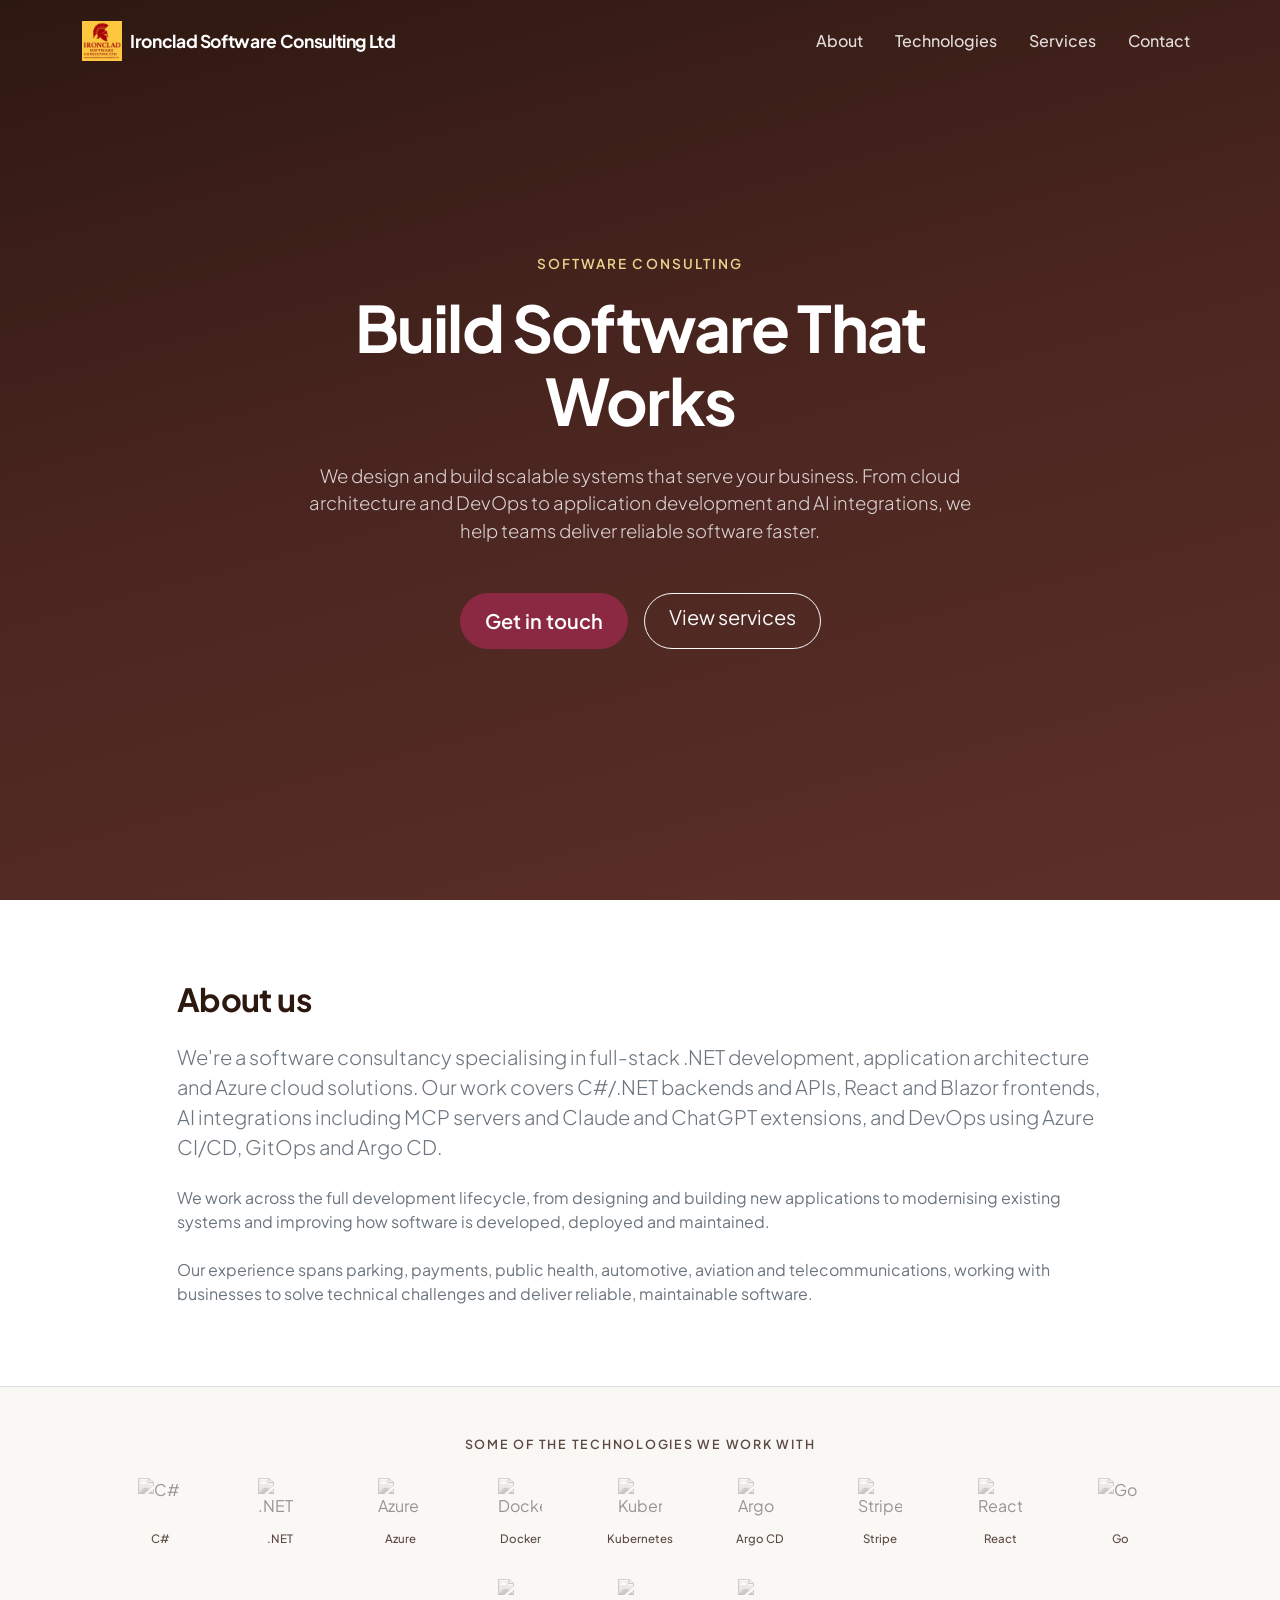
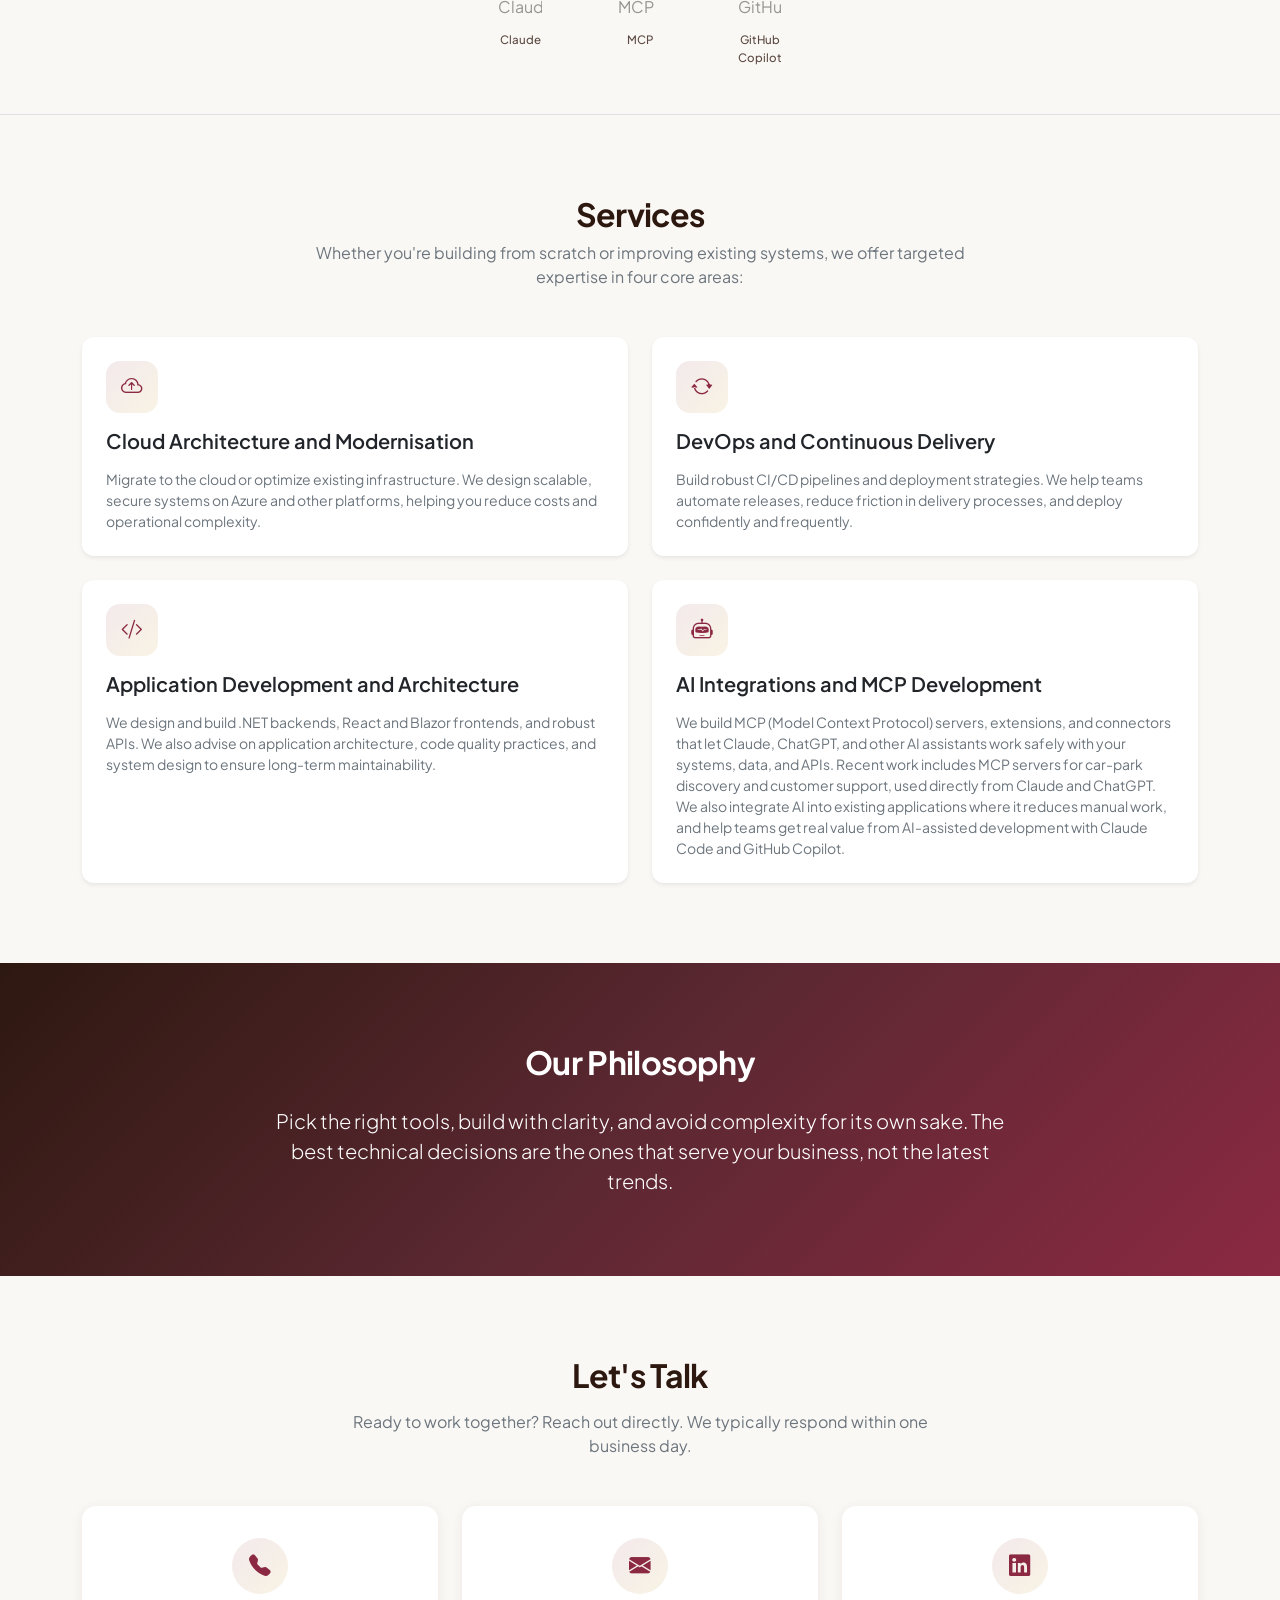
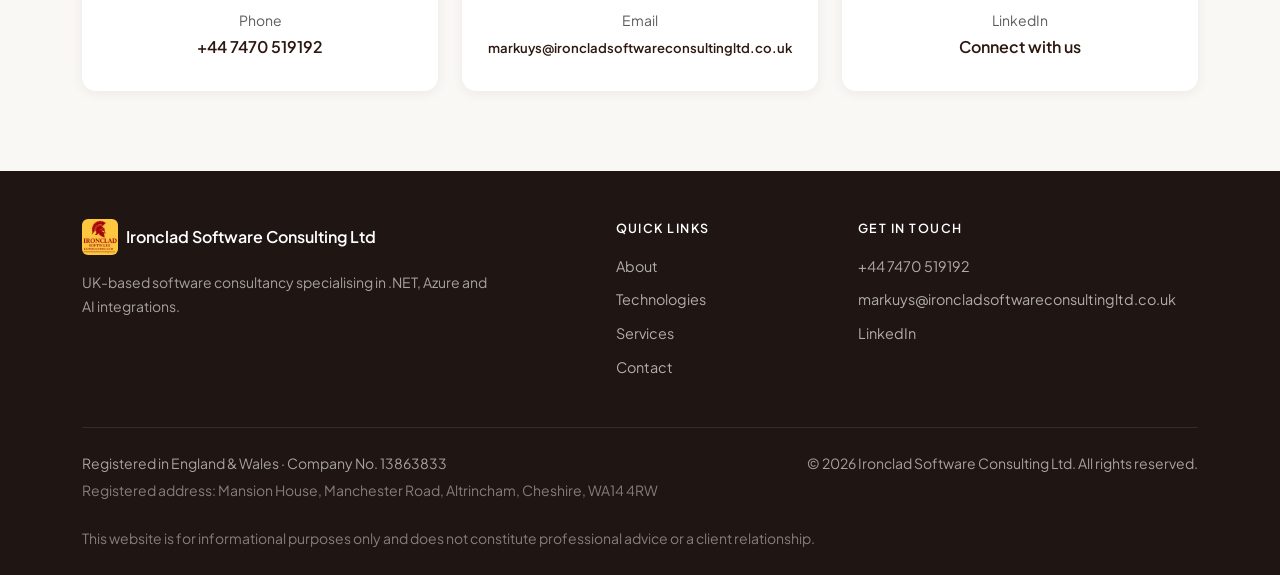
==== commit 7dc2895d: "Add AI/MCP integrations, refresh About copy, and rework footer - New "AI Integrations and MCP Develo" ====
--- a/index.html
+++ b/index.html
@@ -4,16 +4,16 @@
   <meta charset="UTF-8">
   <meta name="viewport" content="width=device-width, initial-scale=1.0">
   <title>Ironclad Software Consulting</title>
-  <meta name="description" content="Software consulting across the stack: .NET, JavaScript, Go, React, Azure, DevOps, cloud architecture, and AI integration. UK based.">
+  <meta name="description" content="UK software consultancy specialising in .NET, React, Go and Azure: application architecture, DevOps, and AI integrations including MCP servers and Claude and ChatGPT extensions.">
   <link rel="icon" type="image/jpeg" href="ironclad_software_consulting_ltd_logo.jpg">
   <!-- Open Graph / Social -->
   <meta property="og:type" content="website">
   <meta property="og:url" content="https://www.ironcladsoftwareconsultingltd.co.uk">
   <meta property="og:title" content="Ironclad Software Consulting Ltd">
-  <meta property="og:description" content="Software consulting across the stack: .NET, JavaScript, Go, React, Azure, DevOps, cloud architecture, and AI integration. UK based.">
+  <meta property="og:description" content="UK software consultancy specialising in .NET, React, Go and Azure: application architecture, DevOps, and AI integrations including MCP servers and Claude and ChatGPT extensions.">
   <meta name="twitter:card" content="summary">
   <meta name="twitter:title" content="Ironclad Software Consulting Ltd">
-  <meta name="twitter:description" content="Software consulting across the stack: .NET, JavaScript, Go, React, Azure, DevOps, cloud architecture, and AI integration. UK based.">
+  <meta name="twitter:description" content="UK software consultancy specialising in .NET, React, Go and Azure: application architecture, DevOps, and AI integrations including MCP servers and Claude and ChatGPT extensions.">
   <!-- Bootstrap 5 CSS -->
   <link href="https://cdn.jsdelivr.net/npm/bootstrap@5.3.3/dist/css/bootstrap.min.css" rel="stylesheet">
   <!-- Google Fonts -->
@@ -29,7 +29,7 @@
     "@type": "ProfessionalService",
     "name": "Ironclad Software Consulting Ltd",
     "url": "https://www.ironcladsoftwareconsultingltd.co.uk",
-    "description": "Software consulting across the stack: .NET, JavaScript, Go, React, Azure, DevOps, cloud architecture, and AI integration.",
+    "description": "UK software consultancy specialising in .NET, React, Go and Azure: application architecture, DevOps, and AI integrations including MCP servers and Claude and ChatGPT extensions.",
     "address": {
       "@type": "PostalAddress",
       "streetAddress": "Mansion House, Manchester Road",
@@ -75,7 +75,7 @@
           <p class="hero-badge mb-3">Software consulting</p>
           <h1 class="display-3 fw-bold mb-4">Build Software That Works</h1>
           <p class="lead text-secondary mb-5 mx-auto" style="max-width: 42rem;">
-            We design and build scalable systems that serve your business. From cloud architecture and DevOps to application development, we help teams deliver reliable software faster.
+            We design and build scalable systems that serve your business. From cloud architecture and DevOps to application development and AI integrations, we help teams deliver reliable software faster.
           </p>
           <div class="d-flex flex-wrap gap-3 justify-content-center">
             <a class="btn btn-primary btn-lg px-4 rounded-pill" href="#contact">Get in touch</a>
@@ -93,13 +93,13 @@
         <div class="col-lg-10">
           <h2 class="section-title mb-4">About us</h2>
           <p class="lead text-secondary mb-4">
-            We've spent over a decade helping businesses build and deliver software at scale. We work across the full stack, from cloud infrastructure and DevOps to backend and frontend development, with deep experience in .NET, JavaScript, React, Go, and Azure.
+            We're a software consultancy specialising in full-stack .NET development, application architecture and Azure cloud solutions. Our work covers C#/.NET backends and APIs, React and Blazor frontends, AI integrations including MCP servers and Claude and ChatGPT extensions, and DevOps using Azure CI/CD, GitOps and Argo CD.
           </p>
           <p class="text-secondary mb-4">
-            We've partnered with companies across payments, automotive, airlines, and telecoms. We know what it takes to ship quality software in complex environments and we help teams do it faster.
+            We work across the full development lifecycle, from designing and building new applications to modernising existing systems and improving how software is developed, deployed and maintained.
           </p>
           <p class="text-secondary mb-0">
-            Our approach is straightforward: understand the business first, then choose the right tools to serve it. We're pragmatic, stay curious, and leave every system in better shape than we found it.
+            Our experience spans parking, payments, public health, automotive, aviation and telecommunications, working with businesses to solve technical challenges and deliver reliable, maintainable software.
           </p>
         </div>
       </div>
@@ -146,6 +146,18 @@
         <div class="tech-item">
           <img src="https://cdn.simpleicons.org/go" alt="Go" class="tech-icon" width="44" height="44">
           <span class="tech-name">Go</span>
+        </div>
+        <div class="tech-item">
+          <img src="https://cdn.simpleicons.org/claude" alt="Claude" class="tech-icon" width="44" height="44">
+          <span class="tech-name">Claude</span>
+        </div>
+        <div class="tech-item">
+          <img src="https://cdn.simpleicons.org/modelcontextprotocol" alt="MCP" class="tech-icon" width="44" height="44">
+          <span class="tech-name">MCP</span>
+        </div>
+        <div class="tech-item">
+          <img src="https://cdn.simpleicons.org/githubcopilot" alt="GitHub Copilot" class="tech-icon" width="44" height="44">
+          <span class="tech-name">GitHub Copilot</span>
         </div>
       </div>
     </div>
@@ -187,7 +199,7 @@
               <div class="service-icon-wrap mb-3"><i class="bi bi-code-slash"></i></div>
               <h3 class="h5 fw-semibold mb-3">Application Development and Architecture</h3>
               <p class="text-secondary mb-0 small">
-                We design and build .NET backends, modern frontends with React and other frameworks, and robust APIs. We also advise on application architecture, code quality practices, and system design to ensure long-term maintainability.
+                We design and build .NET backends, React and Blazor frontends, and robust APIs. We also advise on application architecture, code quality practices, and system design to ensure long-term maintainability.
               </p>
             </div>
           </div>
@@ -195,10 +207,10 @@
         <div class="col-md-6">
           <div class="card h-100 border-0 shadow-sm service-card">
             <div class="card-body p-4">
-              <div class="service-icon-wrap mb-3"><i class="bi bi-stars"></i></div>
-              <h3 class="h5 fw-semibold mb-3">AI and Operations Optimization</h3>
+              <div class="service-icon-wrap mb-3"><i class="bi bi-robot"></i></div>
+              <h3 class="h5 fw-semibold mb-3">AI Integrations and MCP Development</h3>
               <p class="text-secondary mb-0 small">
-                We integrate AI where it makes sense to reduce manual work and improve decision-making. From automating operational tasks to leveraging LLMs for intelligent processing, we help you adopt AI tools that deliver real ROI.
+                We build MCP (Model Context Protocol) servers, extensions, and connectors that let Claude, ChatGPT, and other AI assistants work safely with your systems, data, and APIs. Recent work includes MCP servers for car-park discovery and customer support, used directly from Claude and ChatGPT. We also integrate AI into existing applications where it reduces manual work, and help teams get real value from AI-assisted development with Claude Code and GitHub Copilot.
               </p>
             </div>
           </div>
@@ -261,35 +273,47 @@
   </section>
 
   <!-- Footer -->
-  <footer class="py-5 bg-dark text-secondary">
-    <div class="container">
-      <div class="row g-4 mb-4">
+  <footer class="site-footer pt-5 pb-4 bg-dark text-secondary">
+    <div class="container">
+      <div class="row g-5 justify-content-between mb-5">
         <div class="col-lg-5">
-          <div class="d-flex align-items-center gap-2 mb-2">
-            <img src="ironclad_software_consulting_ltd_logo.jpg" alt="Ironclad" width="30" height="30" class="img-logo rounded">
-            <span class="fw-semibold text-white small">Ironclad Software Consulting Ltd</span>
-          </div>
-          <p class="small mb-0">UK-based software consulting across the full stack.</p>
-        </div>
-        <div class="col-sm-6 col-lg-4">
-          <p class="small fw-semibold text-white mb-2">Quick links</p>
-          <ul class="list-unstyled small mb-0">
-            <li class="mb-1"><a href="#about" class="text-secondary text-decoration-none footer-nav-link">About</a></li>
-            <li class="mb-1"><a href="#technologies" class="text-secondary text-decoration-none footer-nav-link">Technologies</a></li>
-            <li class="mb-1"><a href="#services" class="text-secondary text-decoration-none footer-nav-link">Services</a></li>
-            <li><a href="#contact" class="text-secondary text-decoration-none footer-nav-link">Contact</a></li>
+          <div class="d-flex align-items-center gap-2 mb-3">
+            <img src="ironclad_software_consulting_ltd_logo.jpg" alt="Ironclad" width="36" height="36" class="img-logo rounded">
+            <span class="fw-semibold text-white">Ironclad Software Consulting Ltd</span>
+          </div>
+          <p class="footer-tagline small mb-0">UK-based software consultancy specialising in .NET, Azure and AI integrations.</p>
+        </div>
+        <div class="col-12 col-sm-4 col-lg-2">
+          <p class="footer-heading">Quick links</p>
+          <ul class="list-unstyled footer-links mb-0">
+            <li><a href="#about">About</a></li>
+            <li><a href="#technologies">Technologies</a></li>
+            <li><a href="#services">Services</a></li>
+            <li><a href="#contact">Contact</a></li>
           </ul>
         </div>
-        <div class="col-sm-6 col-lg-3">
-          <p class="small fw-semibold text-white mb-2">Connect</p>
-          <a href="https://www.linkedin.com/company/ironclad-software-consulting-ltd" class="text-secondary text-decoration-none footer-nav-link small" target="_blank" rel="noopener">LinkedIn</a>
-        </div>
-      </div>
-      <hr class="border-secondary opacity-25 mb-4">
-      <p class="small mb-1">Registered in England &amp; Wales | Company No. 13863833</p>
-      <p class="small mb-2 opacity-75">Registered address: Mansion House, Manchester Road, Altrincham, Cheshire, WA14 4RW</p>
-      <p class="small mb-3 opacity-75">This website is for informational purposes only and does not constitute professional advice or a client relationship.</p>
-      <p class="small mb-0">© 2026 Ironclad Software Consulting Ltd. All rights reserved.</p>
+        <div class="col-12 col-sm-8 col-lg-4">
+          <p class="footer-heading">Get in touch</p>
+          <ul class="list-unstyled footer-links mb-0">
+            <li><a href="tel:+447470519192">+44 7470 519192</a></li>
+            <li><a href="mailto:markuys@ironcladsoftwareconsultingltd.co.uk">markuys@<wbr>ironcladsoftwareconsultingltd.co.uk</a></li>
+            <li><a href="https://www.linkedin.com/company/ironclad-software-consulting-ltd" target="_blank" rel="noopener">LinkedIn</a></li>
+          </ul>
+        </div>
+      </div>
+      <hr class="border-secondary opacity-25 my-0">
+      <div class="footer-legal pt-4">
+        <div class="row g-3">
+          <div class="col-lg-7">
+            <p class="small mb-1">Registered in England &amp; Wales &middot; Company No. 13863833</p>
+            <p class="small mb-0 opacity-75">Registered address: Mansion House, Manchester Road, Altrincham, Cheshire, WA14 4RW</p>
+          </div>
+          <div class="col-lg-5 text-lg-end">
+            <p class="small mb-0">&copy; 2026 Ironclad Software Consulting Ltd. All rights reserved.</p>
+          </div>
+        </div>
+        <p class="small mb-0 mt-4 opacity-75">This website is for informational purposes only and does not constitute professional advice or a client relationship.</p>
+      </div>
     </div>
   </footer>
 
--- a/styles.css
+++ b/styles.css
@@ -150,16 +150,47 @@
 }
 
 /* Footer */
-footer a {
-  color: inherit;
-}
-
-footer a:hover {
+.site-footer {
+  background: #1f1512 !important;
+  color: rgba(255, 255, 255, 0.6) !important;
+}
+
+.site-footer .footer-tagline {
+  max-width: 26rem;
+  line-height: 1.7;
+}
+
+.site-footer .footer-heading {
+  font-size: 0.78rem;
+  font-weight: 600;
+  text-transform: uppercase;
+  letter-spacing: 0.12em;
+  color: #fff;
+  margin-bottom: 1rem;
+}
+
+.site-footer .footer-links li + li {
+  margin-top: 0.6rem;
+}
+
+.site-footer .footer-links a {
+  color: rgba(255, 255, 255, 0.65);
+  text-decoration: none;
+  font-size: 0.9rem;
+  overflow-wrap: anywhere;
+  transition: color 0.2s ease;
+}
+
+.site-footer .footer-links a:hover {
   color: var(--ironclad-gold-muted);
 }
 
-.footer-nav-link {
-  transition: color 0.2s;
+.site-footer .footer-legal {
+  line-height: 1.7;
+}
+
+.site-footer hr {
+  border-color: rgba(255, 255, 255, 0.35);
 }
 
 /* Utilities */
@@ -208,9 +239,14 @@
   flex-direction: column;
   align-items: center;
   gap: 0.5rem;
+  flex: 0 0 auto;
+  width: 72px;
 }
 
 .tech-icon {
+  display: block;
+  width: 44px;
+  height: 44px;
   filter: grayscale(1) opacity(0.45);
   transition: filter 0.2s ease;
 }
